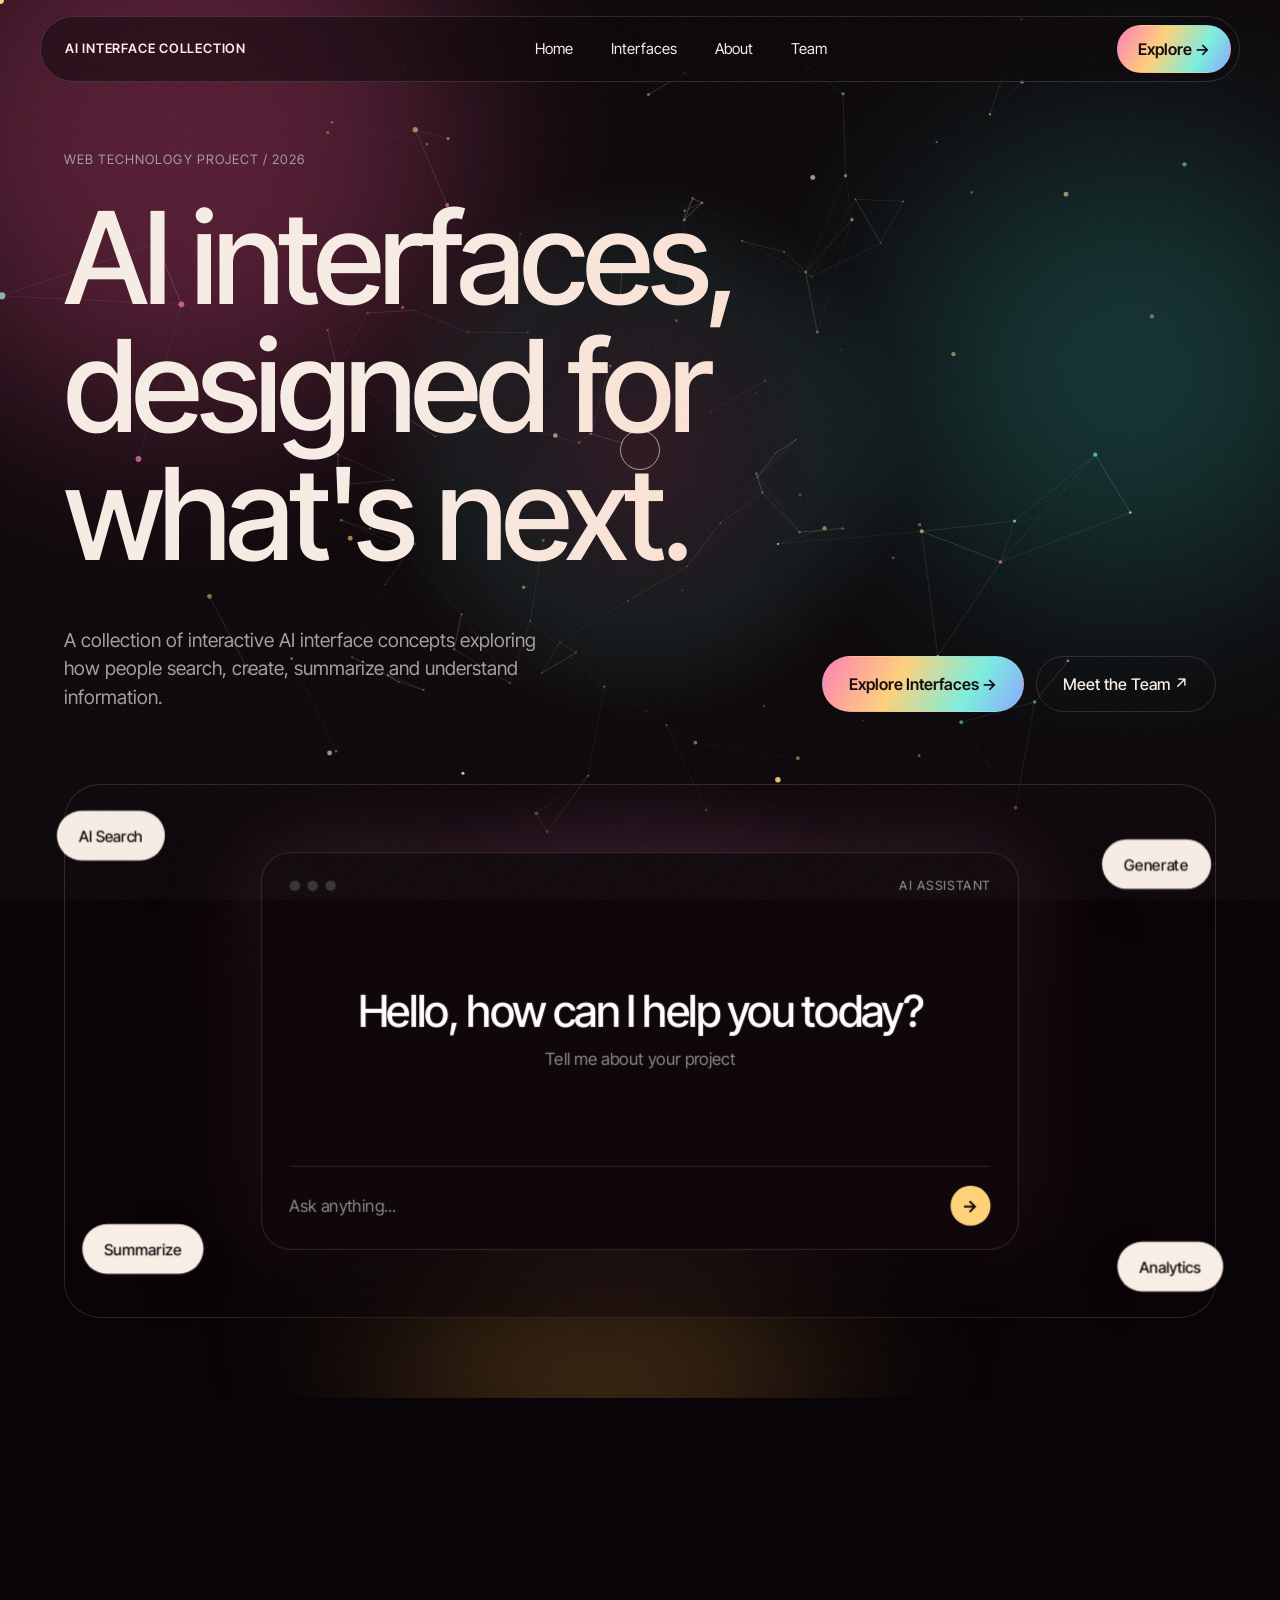
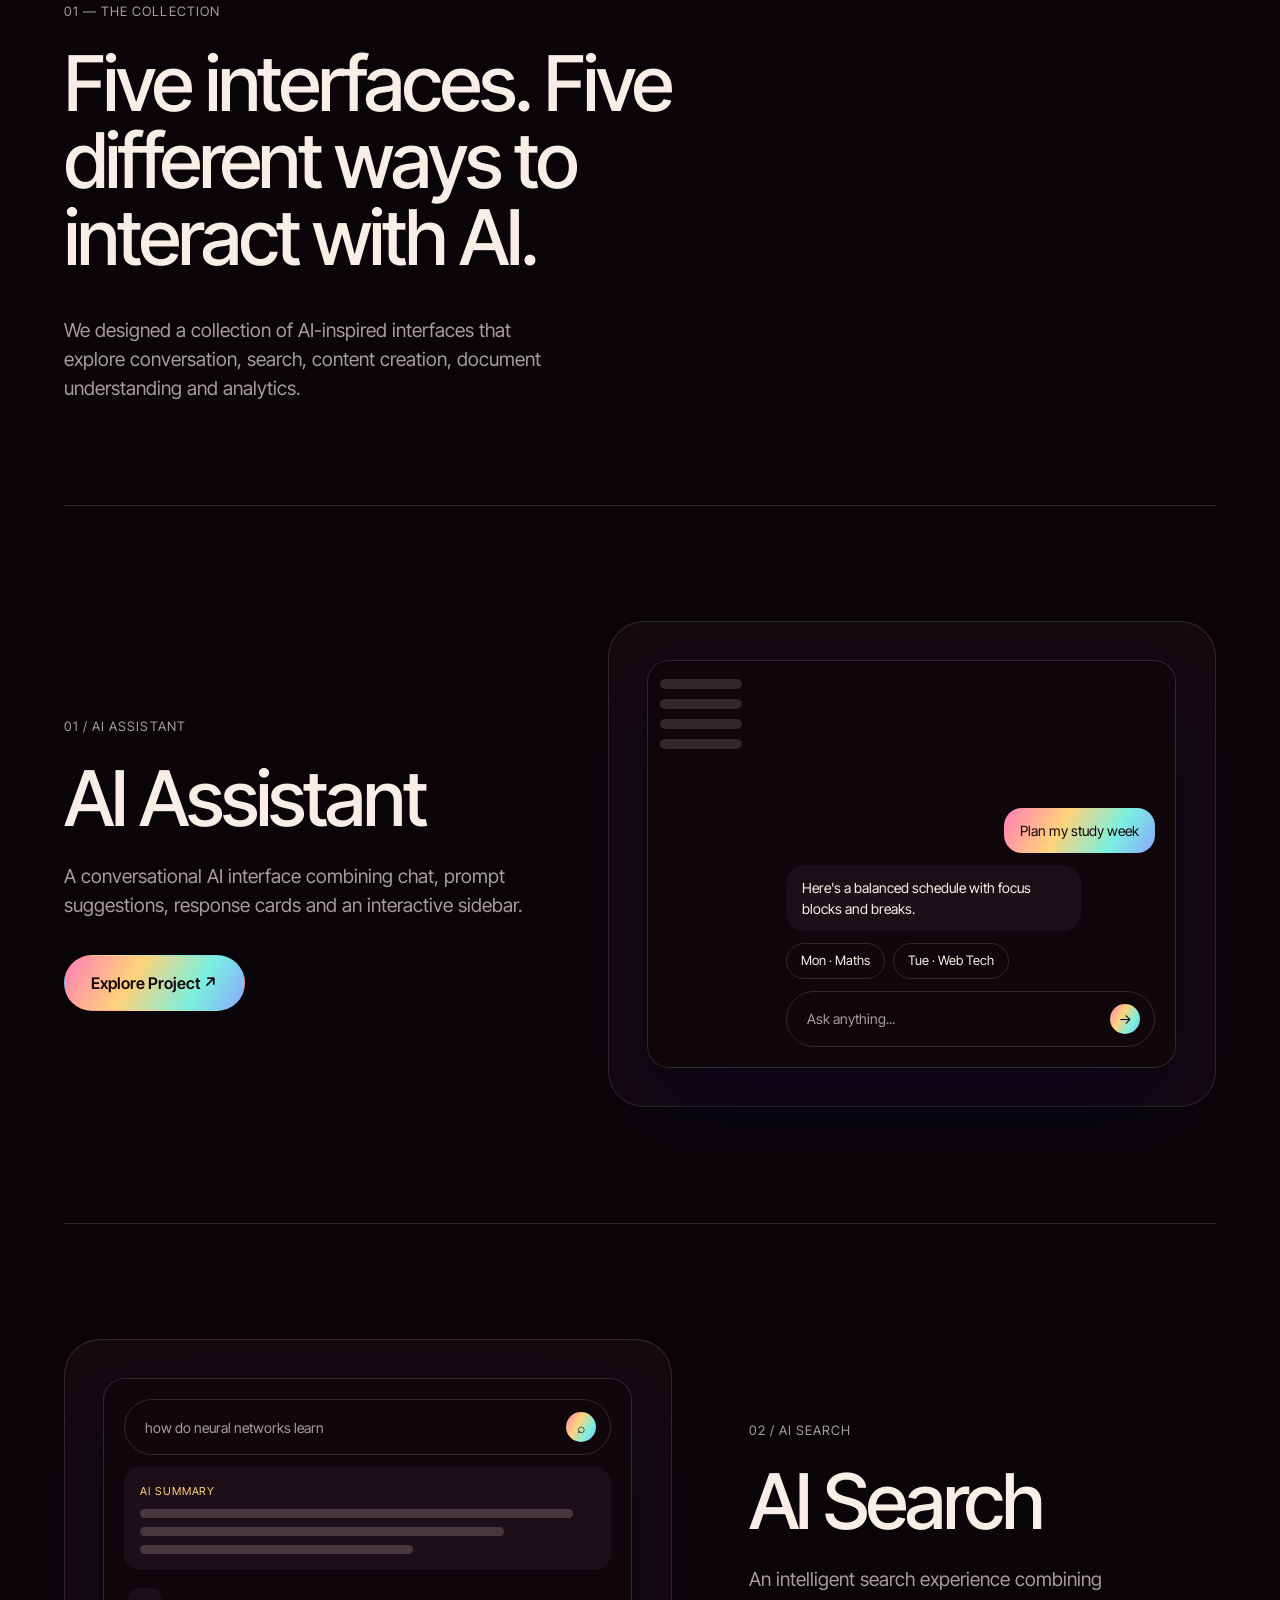
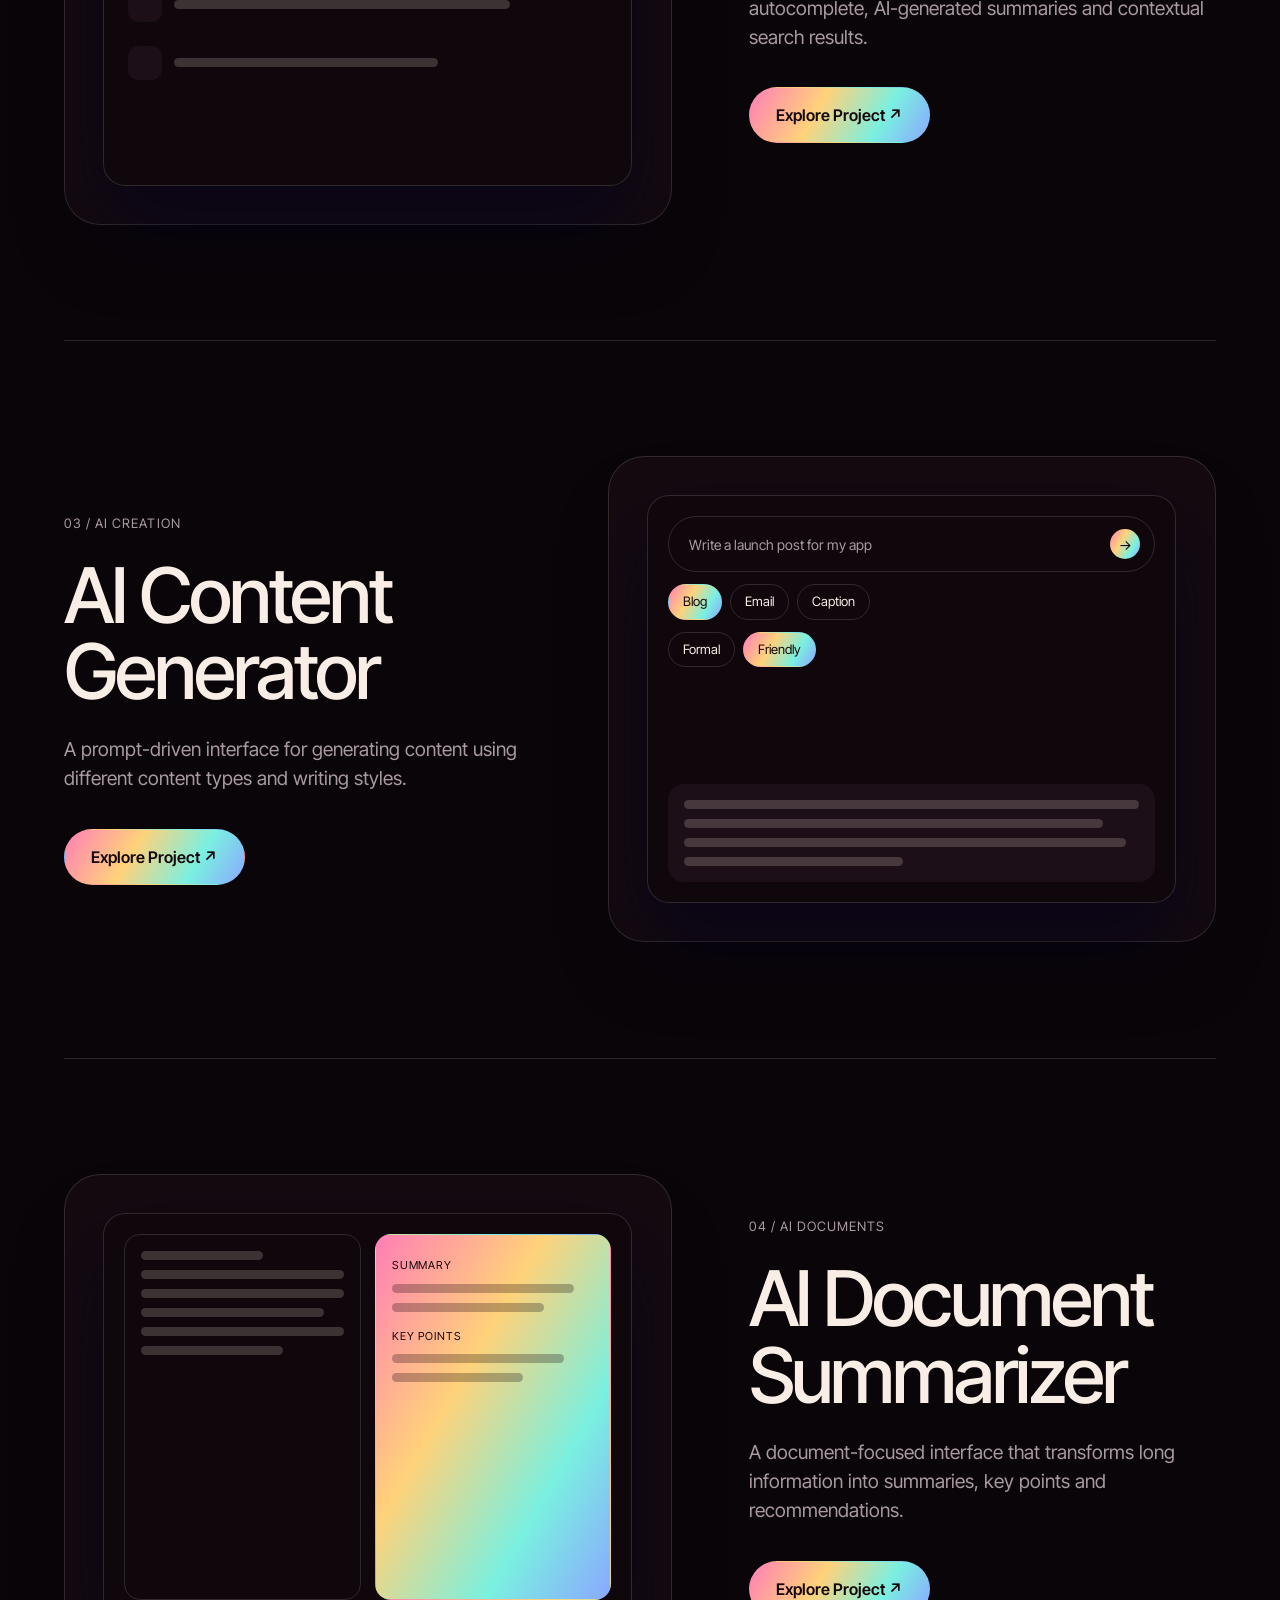
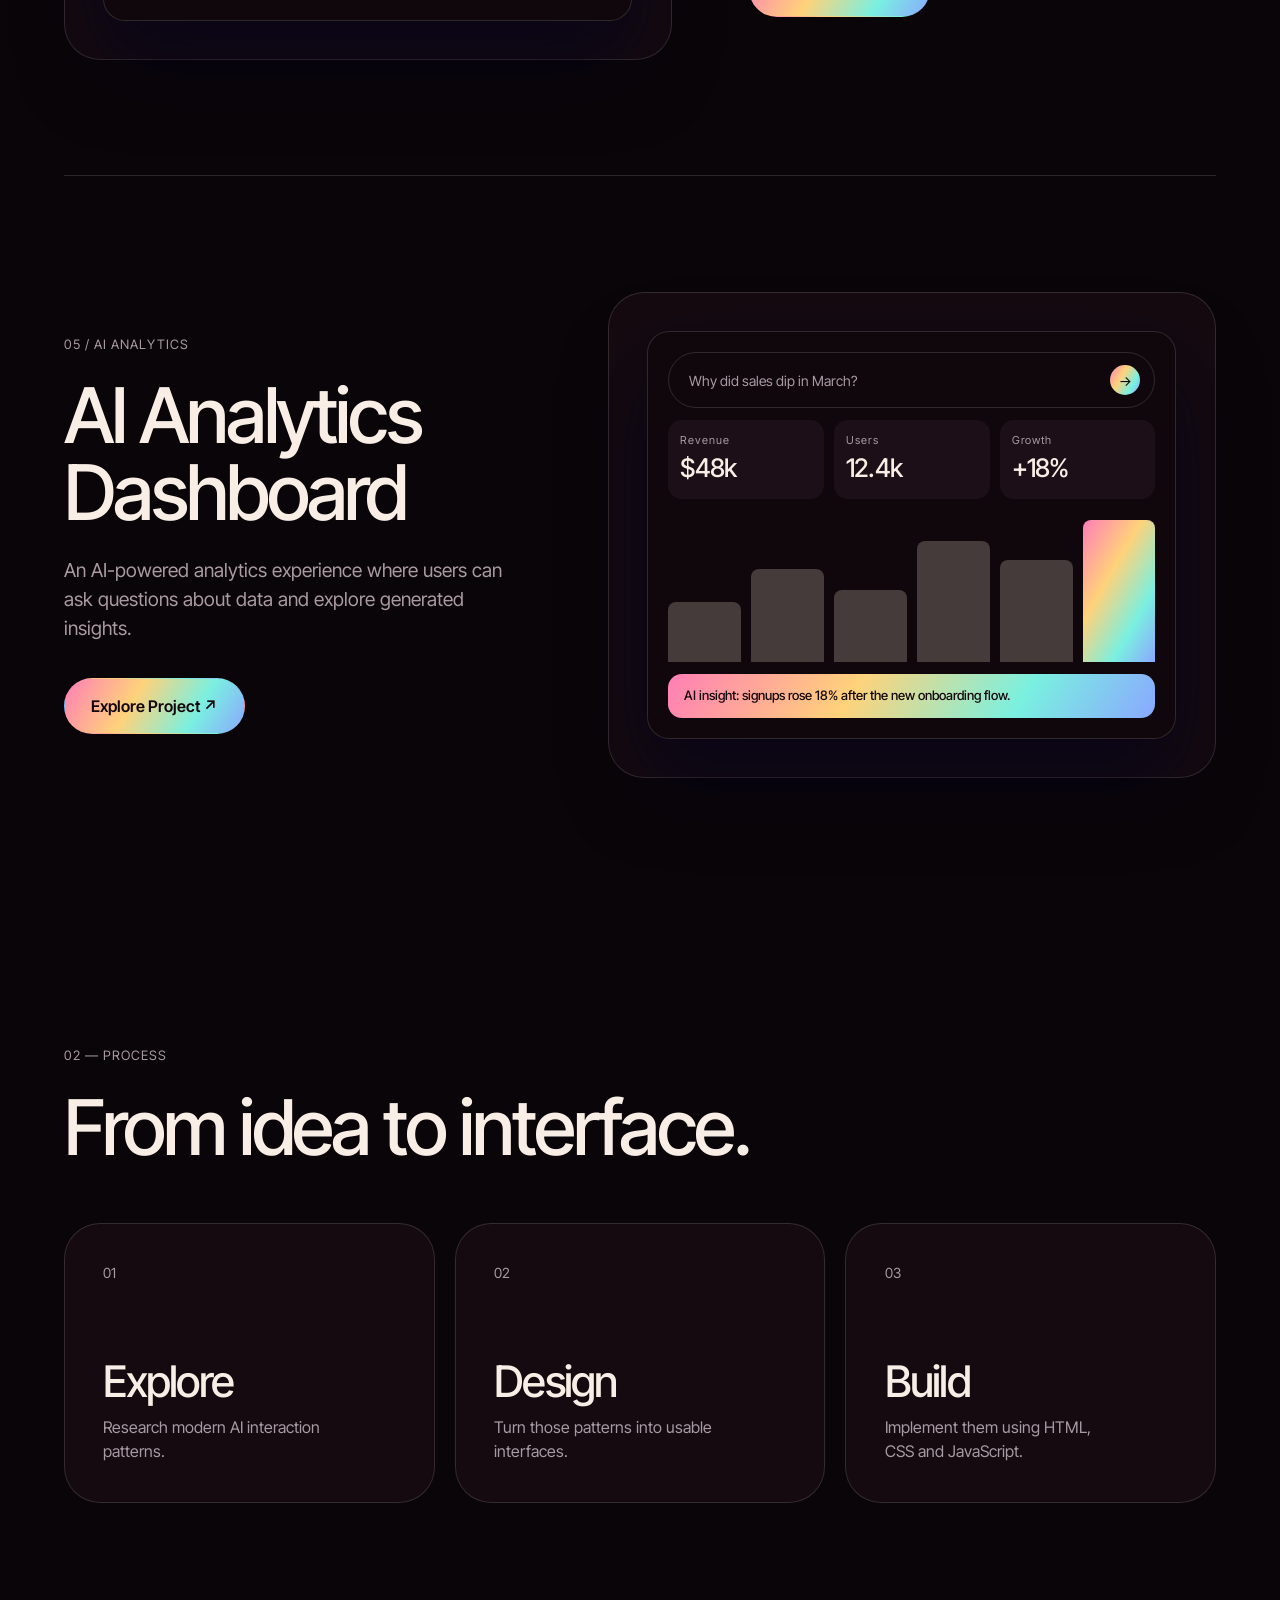
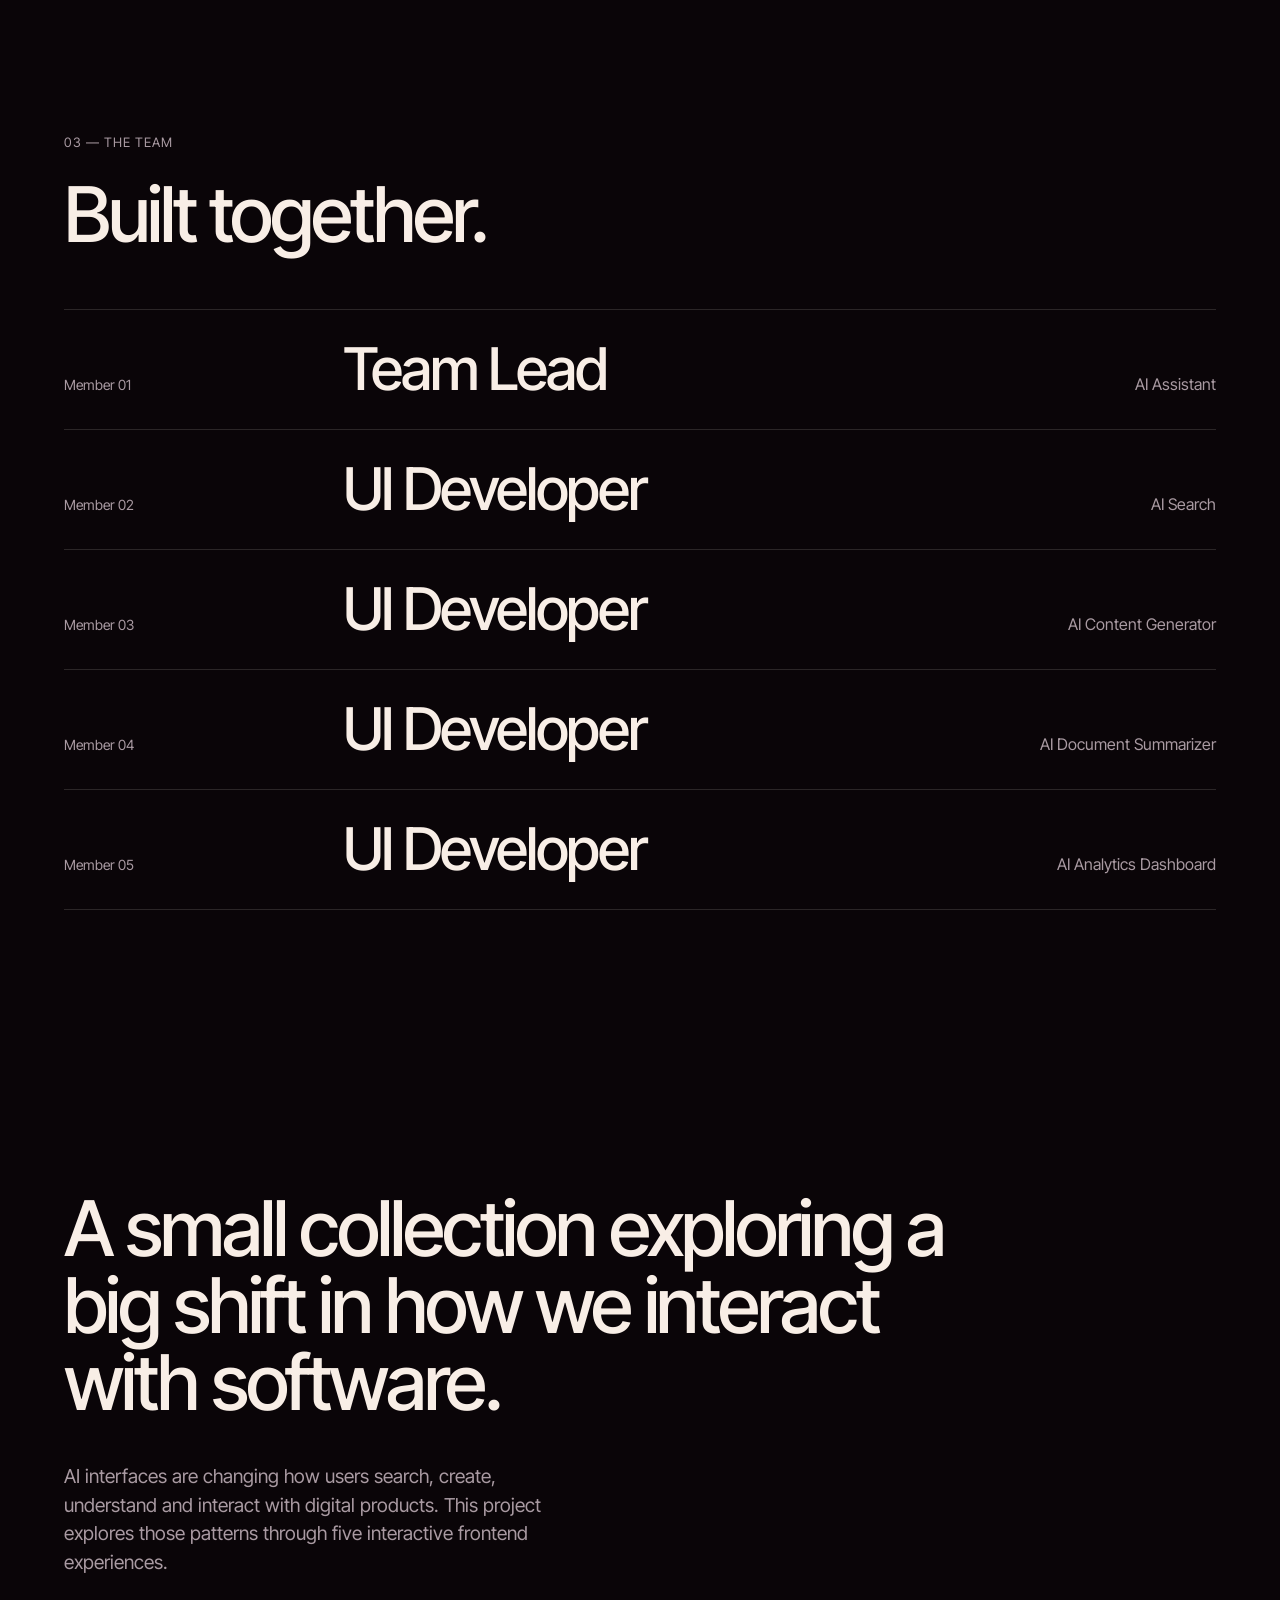
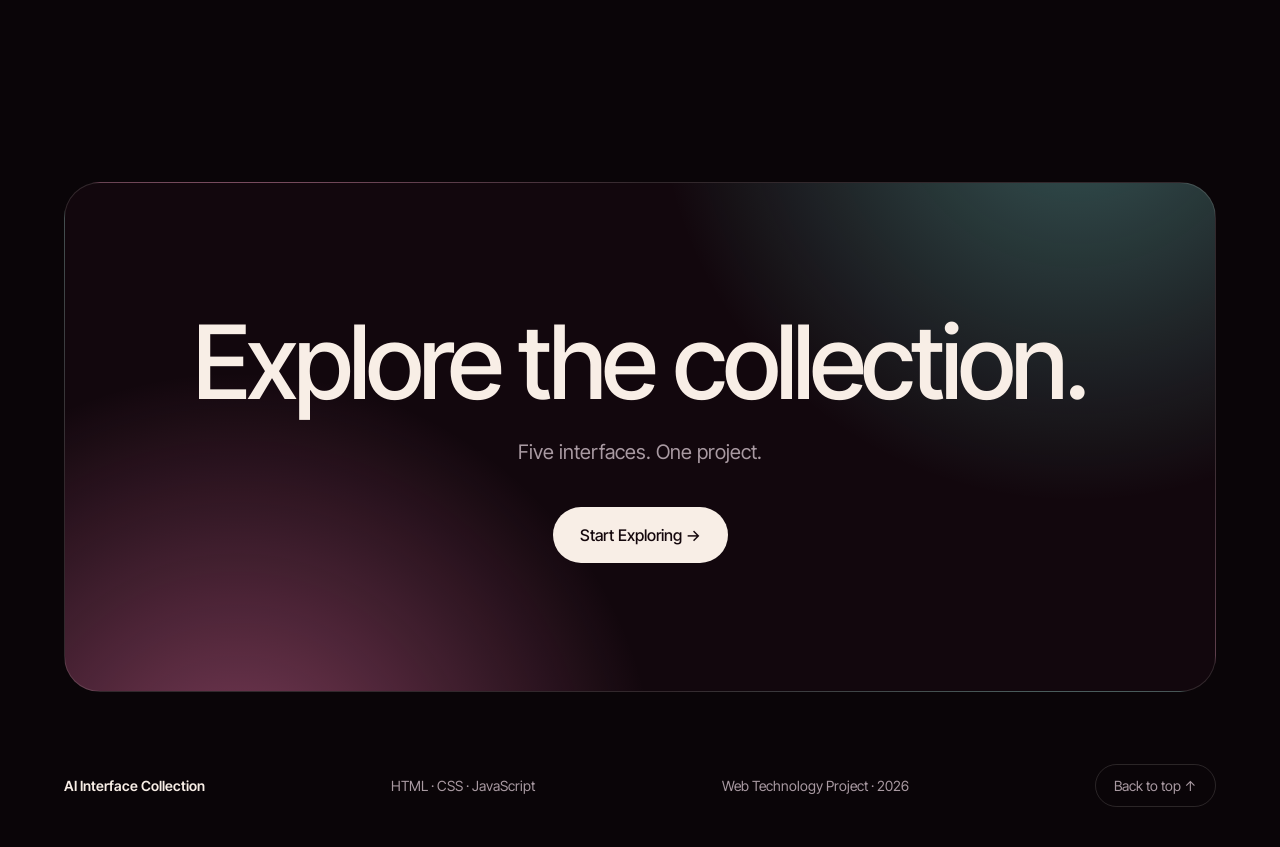
==== index.html @ fff63c80 "Add files via upload" ====
<!DOCTYPE html>
<html lang="en">
<head>
<meta charset="UTF-8">
<meta name="viewport" content="width=device-width, initial-scale=1">
<title>AI Interface Collection</title>
<link rel="preconnect" href="https://fonts.googleapis.com">
<link rel="preconnect" href="https://fonts.gstatic.com" crossorigin>
<link href="https://fonts.googleapis.com/css2?family=Inter+Tight:wght@400;500;600&display=swap" rel="stylesheet">
<link rel="stylesheet" href="style.css">
</head>
<body>
    <canvas id="bg3d"></canvas>

<!-- NAVIGATION -->
<header class="nav" id="nav">
  <a href="#home" class="logo">AI INTERFACE COLLECTION</a>
  <nav class="links" id="links">
    <a href="#home">Home</a>
    <a href="#interfaces">Interfaces</a>
    <a href="#about">About</a>
    <a href="#team">Team</a>
  </nav>
  <a href="#interfaces" class="pill">Explore →</a>
  <button class="burger" id="burger" aria-label="Open menu"><span></span><span></span></button>
</header>

<main>
<!-- HERO -->
<section class="hero" id="home">
    <div class="aurora"><i></i><i></i><i></i></div>
  <p class="label">WEB TECHNOLOGY PROJECT / 2026</p>
  <h1>AI interfaces,<br>designed for<br>what's next.</h1>
  <div class="hero-row">
    <p class="lead">A collection of interactive AI interface concepts exploring how people search, create, summarize and understand information.</p>
    <div class="btns">
      <a class="btn dark" href="#interfaces">Explore Interfaces →</a>
      <a class="btn" href="#team">Meet the Team ↗</a>
    </div>
  </div>

  <div class="stage">
    <div class="panel">
      <div class="panel-top"><i></i><i></i><i></i><span>AI ASSISTANT</span></div>
      <div class="panel-body">
        <h3>Hello, how can I help you today?</h3>
        <p>Tell me about your project</p>
      </div>
      <div class="panel-input"><span>Ask anything...</span><b>→</b></div>
    </div>
    <span class="chip c1">AI Search</span>
    <span class="chip c2">Generate</span>
    <span class="chip c3">Summarize</span>
    <span class="chip c4">Analytics</span>
  </div>
</section>

<!-- INTRO -->
<section class="intro">
  <p class="label">01 — THE COLLECTION</p>
  <h2>Five interfaces. Five different ways to interact with AI.</h2>
  <p class="lead">We designed a collection of AI-inspired interfaces that explore conversation, search, content creation, document understanding and analytics.</p>
</section>

<!-- PROJECTS -->
<section class="projects" id="interfaces">

  <article class="project rv">
    <div class="info">
      <p class="label">01 / AI ASSISTANT</p>
      <h2>AI Assistant</h2>
      <p class="lead">A conversational AI interface combining chat, prompt suggestions, response cards and an interactive sidebar.</p>
      <a class="btn dark" href="ai-assistant/index.html">Explore Project ↗</a>
    </div>
    <div class="shot"><div class="win chat">
      <aside><i></i><i></i><i></i><i></i></aside>
      <div class="col">
        <div class="bub me">Plan my study week</div>
        <div class="bub ai">Here's a balanced schedule with focus blocks and breaks.</div>
        <div class="cards"><span class="tag">Mon · Maths</span><span class="tag">Tue · Web Tech</span></div>
        <div class="field">Ask anything...<b>→</b></div>
      </div>
    </div></div>
  </article>

  <article class="project rev rv">
    <div class="info">
      <p class="label">02 / AI SEARCH</p>
      <h2>AI Search</h2>
      <p class="lead">An intelligent search experience combining autocomplete, AI-generated summaries and contextual search results.</p>
      <a class="btn dark" href="ai-search/index.html">Explore Project ↗</a>
    </div>
    <div class="shot"><div class="win">
      <div class="field">how do neural networks learn<b>⌕</b></div>
      <div class="sum"><small>AI SUMMARY</small><div class="ln" style="--w:95%"></div><div class="ln" style="--w:80%"></div><div class="ln" style="--w:60%"></div></div>
      <div class="res"><b></b><div class="ln" style="--w:70%"></div></div>
      <div class="res"><b></b><div class="ln" style="--w:55%"></div></div>
    </div></div>
  </article>

  <article class="project rv">
    <div class="info">
      <p class="label">03 / AI CREATION</p>
      <h2>AI Content Generator</h2>
      <p class="lead">A prompt-driven interface for generating content using different content types and writing styles.</p>
      <a class="btn dark" href="ai-content-generator/index.html">Explore Project ↗</a>
    </div>
    <div class="shot"><div class="win">
      <div class="field">Write a launch post for my app<b>→</b></div>
      <div class="cards"><span class="tag on">Blog</span><span class="tag">Email</span><span class="tag">Caption</span></div>
      <div class="cards"><span class="tag">Formal</span><span class="tag on">Friendly</span></div>
      <div class="out"><div class="ln" style="--w:100%"></div><div class="ln" style="--w:92%"></div><div class="ln" style="--w:97%"></div><div class="ln" style="--w:48%"></div></div>
    </div></div>
  </article>

  <article class="project rev rv">
    <div class="info">
      <p class="label">04 / AI DOCUMENTS</p>
      <h2>AI Document Summarizer</h2>
      <p class="lead">A document-focused interface that transforms long information into summaries, key points and recommendations.</p>
      <a class="btn dark" href="ai-document-summarizer/index.html">Explore Project ↗</a>
    </div>
    <div class="shot"><div class="win split">
      <div class="doc"><div class="ln" style="--w:60%"></div><div class="ln" style="--w:100%"></div><div class="ln" style="--w:100%"></div><div class="ln" style="--w:90%"></div><div class="ln" style="--w:100%"></div><div class="ln" style="--w:70%"></div></div>
      <div class="doc dark-doc"><small>SUMMARY</small><div class="ln" style="--w:90%"></div><div class="ln" style="--w:75%"></div><small>KEY POINTS</small><div class="ln" style="--w:85%"></div><div class="ln" style="--w:65%"></div></div>
    </div></div>
  </article>

  <article class="project rv">
    <div class="info">
      <p class="label">05 / AI ANALYTICS</p>
      <h2>AI Analytics Dashboard</h2>
      <p class="lead">An AI-powered analytics experience where users can ask questions about data and explore generated insights.</p>
      <a class="btn dark" href="ai-analytics-dashboard/index.html">Explore Project ↗</a>
    </div>
    <div class="shot"><div class="win">
      <div class="field">Why did sales dip in March?<b>→</b></div>
      <div class="stats"><div><small>Revenue</small><strong>$48k</strong></div><div><small>Users</small><strong>12.4k</strong></div><div><small>Growth</small><strong>+18%</strong></div></div>
      <div class="bars"><i style="--h:40%"></i><i style="--h:62%"></i><i style="--h:48%"></i><i style="--h:80%"></i><i style="--h:68%"></i><i class="hi" style="--h:94%"></i></div>
      <div class="insight">AI insight: signups rose 18% after the new onboarding flow.</div>
    </div></div>
  </article>
</section>

<!-- PROCESS -->
<section class="process">
  <p class="label">02 — PROCESS</p>
  <h2>From idea to interface.</h2>
  <div class="steps">
    <div class="step rv"><span>01</span><h3>Explore</h3><p>Research modern AI interaction patterns.</p></div>
    <div class="step rv"><span>02</span><h3>Design</h3><p>Turn those patterns into usable interfaces.</p></div>
    <div class="step rv"><span>03</span><h3>Build</h3><p>Implement them using HTML, CSS and JavaScript.</p></div>
  </div>
</section>

<!-- TEAM -->
<section class="team" id="team">
  <p class="label">03 — THE TEAM</p>
  <h2>Built together.</h2>
  <ul class="members">
    <li class="rv"><span>Member 01</span><h3>Team Lead</h3><em>AI Assistant</em></li>
    <li class="rv"><span>Member 02</span><h3>UI Developer</h3><em>AI Search</em></li>
    <li class="rv"><span>Member 03</span><h3>UI Developer</h3><em>AI Content Generator</em></li>
    <li class="rv"><span>Member 04</span><h3>UI Developer</h3><em>AI Document Summarizer</em></li>
    <li class="rv"><span>Member 05</span><h3>UI Developer</h3><em>AI Analytics Dashboard</em></li>
  </ul>
</section>

<!-- ABOUT -->
<section class="about" id="about">
  <h2>A small collection exploring a big shift in how we interact with software.</h2>
  <p class="lead">AI interfaces are changing how users search, create, understand and interact with digital products. This project explores those patterns through five interactive frontend experiences.</p>
</section>

<!-- CTA -->
<section class="cta">
  <div class="cta-box">
    <h2>Explore the collection.</h2>
    <p>Five interfaces. One project.</p>
    <button class="btn light" id="startBtn">Start Exploring →</button>
  </div>
</section>
</main>

<footer>
  <strong>AI Interface Collection</strong>
  <span>HTML · CSS · JavaScript</span>
  <span>Web Technology Project · 2026</span>
  <button id="toTop">Back to top ↑</button>
</footer>

<script src="script.js"></script>
</body>
</html>
---- style.css ----
:root{--ink:#0a0a0a;--paper:#fff;--off:#f5f5f3;--line:#e4e4e0;--mute:#6b6b66;--acc:#4f5bff;--r:36px}
*{box-sizing:border-box;margin:0;padding:0}
html{scroll-behavior:smooth;scroll-padding-top:90px}
body{font-family:'Inter Tight',system-ui,sans-serif;background:var(--paper);color:var(--ink);line-height:1.5;-webkit-font-smoothing:antialiased}
a{color:inherit;text-decoration:none}
ul{list-style:none}
button{font:inherit;color:inherit;border:0;background:none;cursor:pointer}
:focus-visible{outline:2px solid var(--acc);outline-offset:3px}
section,footer{padding-left:clamp(20px,5vw,72px);padding-right:clamp(20px,5vw,72px)}

/* Type */
h1,h2,h3{font-weight:500;letter-spacing:-.04em;line-height:1}
h1{font-size:clamp(52px,10vw,150px)}
h2{font-size:clamp(36px,6vw,92px)}
.label{font-size:13px;letter-spacing:.08em;color:var(--mute);margin-bottom:24px}
.lead{font-size:clamp(17px,1.5vw,22px);color:var(--mute);max-width:46ch;line-height:1.5}

/* Buttons */
.btn,.pill{display:inline-flex;align-items:center;gap:8px;padding:15px 26px;border-radius:999px;border:1px solid var(--line);font-weight:500;transition:.3s}
.btn:hover{transform:translateY(-3px);border-color:var(--ink)}
.btn.dark,.pill{background:var(--ink);color:#fff;border-color:var(--ink)}
.btn.dark:hover,.pill:hover{background:var(--acc);border-color:var(--acc)}
.btn.light{background:#fff;color:var(--ink)}
.btn.light:hover{background:var(--acc);color:#fff}
.pill{padding:11px 20px}

/* Nav */
.nav{position:fixed;top:16px;left:50%;transform:translateX(-50%);width:min(1200px,calc(100% - 32px));z-index:50;display:flex;align-items:center;justify-content:space-between;gap:20px;padding:8px 8px 8px 24px;border-radius:999px;background:rgba(255,255,255,.6);backdrop-filter:blur(14px);border:1px solid transparent;transition:.35s}
.nav.scrolled{background:rgba(255,255,255,.92);border-color:var(--line);box-shadow:0 10px 40px rgba(0,0,0,.08);top:10px}
.logo{font-weight:600;font-size:13px;letter-spacing:.06em}
.links{display:flex;gap:6px}
.links a{padding:9px 16px;border-radius:999px;font-size:15px;transition:.25s}
.links a:hover{background:var(--off)}
.burger{display:none;width:44px;height:44px;border-radius:50%;background:var(--ink);position:relative}
.burger span{position:absolute;left:14px;width:16px;height:2px;background:#fff;transition:.3s}
.burger span:first-child{top:17px}.burger span:last-child{top:25px}
.burger.open span:first-child{top:21px;transform:rotate(45deg)}
.burger.open span:last-child{top:21px;transform:rotate(-45deg)}

/* Hero */
.hero{min-height:100vh;padding-top:150px;padding-bottom:80px}
.hero-row{display:flex;justify-content:space-between;align-items:flex-end;gap:32px;flex-wrap:wrap;margin-top:48px}
.btns{display:flex;gap:12px;flex-wrap:wrap}
.stage{position:relative;margin-top:72px;background:var(--off);border-radius:var(--r);padding:clamp(24px,6vw,80px);display:grid;place-items:center}
.panel{width:min(720px,100%);background:var(--ink);color:#fff;border-radius:28px;padding:22px 26px;box-shadow:0 40px 90px rgba(0,0,0,.25);animation:float 7s ease-in-out infinite}
.panel-top{display:flex;gap:7px;align-items:center;font-size:12px;letter-spacing:.08em;color:#9a9a96}
.panel-top i{width:10px;height:10px;border-radius:50%;background:#333}
.panel-top span{margin-left:auto}
.panel-body{padding:clamp(40px,7vw,90px) 0;text-align:center}
.panel-body h3{font-size:clamp(24px,3.4vw,42px)}
.panel-body p{color:#8a8a86;margin-top:12px}
.panel-input{display:flex;justify-content:space-between;align-items:center;border-top:1px solid #2a2a2a;padding-top:18px;color:#8a8a86}
.panel-input b{width:38px;height:38px;border-radius:50%;background:var(--acc);color:#fff;display:grid;place-items:center}
.chip{position:absolute;background:#fff;padding:12px 20px;border-radius:999px;font-size:14px;font-weight:500;box-shadow:0 14px 40px rgba(0,0,0,.1);transition:.4s;animation:float 6s ease-in-out infinite}
.chip:hover{transform:scale(1.1) rotate(-3deg);background:var(--acc);color:#fff}
.c1{top:9%;left:4%}.c2{top:14%;right:5%;animation-delay:-2s}.c3{bottom:12%;left:6%;animation-delay:-4s}.c4{bottom:9%;right:4%;animation-delay:-1s}
@keyframes float{50%{transform:translateY(-10px)}}

/* Intro / About */
.intro,.about{padding-top:clamp(100px,16vw,240px);padding-bottom:clamp(60px,8vw,120px)}
.intro h2,.about h2{max-width:16ch;margin-bottom:40px}
.about h2{max-width:20ch}

/* Projects */
.project{display:grid;grid-template-columns:1fr 1.3fr;gap:clamp(32px,6vw,96px);align-items:center;padding:clamp(60px,9vw,140px) 0;border-top:1px solid var(--line)}
.project.rev{grid-template-columns:1.3fr 1fr}
.project.rev .info{order:2}
.info h2{margin-bottom:24px}
.info .lead{margin-bottom:36px}
.shot{background:var(--off);border-radius:var(--r);padding:clamp(18px,3vw,44px);aspect-ratio:5/4;transition:.5s cubic-bezier(.2,.8,.2,1)}
.project:hover .shot{transform:scale(1.02);background:#ecece9}
.win{height:100%;background:#fff;border:1px solid var(--line);border-radius:22px;box-shadow:0 24px 60px rgba(0,0,0,.07);padding:20px;display:flex;flex-direction:column;gap:12px;overflow:hidden}
.field{display:flex;justify-content:space-between;align-items:center;border:1px solid var(--line);border-radius:999px;padding:12px 14px 12px 20px;font-size:14px;color:var(--mute)}
.field b{width:30px;height:30px;border-radius:50%;background:var(--ink);color:#fff;display:grid;place-items:center;font-weight:400}
.ln{height:9px;border-radius:5px;background:var(--line);width:var(--w,100%)}
.tag{padding:7px 14px;border-radius:999px;border:1px solid var(--line);font-size:13px}
.tag.on{background:var(--ink);color:#fff;border-color:var(--ink)}
.cards{display:flex;gap:8px;flex-wrap:wrap}
small{font-size:11px;letter-spacing:.08em;color:var(--mute)}
/* chat */
.chat{flex-direction:row;padding:0}
.chat aside{width:20%;background:var(--off);padding:18px 12px;display:flex;flex-direction:column;gap:10px}
.chat aside i{height:10px;border-radius:5px;background:var(--line)}
.chat .col{flex:1;padding:20px;display:flex;flex-direction:column;gap:12px;justify-content:flex-end}
.bub{padding:12px 16px;border-radius:18px;font-size:14px;max-width:80%}
.bub.me{align-self:flex-end;background:var(--ink);color:#fff}
.bub.ai{background:var(--off)}
/* search */
.sum{background:var(--off);border-radius:16px;padding:16px;display:flex;flex-direction:column;gap:9px}
.sum small{color:var(--acc)}
.res{display:flex;gap:12px;align-items:center;padding:6px 4px}
.res b{width:34px;height:34px;border-radius:10px;background:var(--line);flex:none}
.res .ln{flex:1;width:auto;max-width:var(--w)}
/* generator */
.out{margin-top:auto;display:flex;flex-direction:column;gap:10px;padding:16px;border-radius:16px;background:var(--off)}
/* summarizer */
.split{flex-direction:row;gap:14px}
.doc{flex:1;border:1px solid var(--line);border-radius:16px;padding:16px;display:flex;flex-direction:column;gap:10px}
.dark-doc{background:var(--ink);border-color:var(--ink)}
.dark-doc .ln{background:#333}
.dark-doc small{color:#9a9a96;margin-top:6px}
/* analytics */
.stats{display:grid;grid-template-columns:repeat(3,1fr);gap:10px}
.stats div{background:var(--off);border-radius:14px;padding:12px}
.stats small{display:block}
.stats strong{font-size:clamp(18px,2vw,26px);font-weight:500;letter-spacing:-.03em}
.bars{flex:1;display:flex;align-items:flex-end;gap:10px;min-height:70px}
.bars i{flex:1;height:var(--h);background:var(--line);border-radius:8px 8px 0 0;transition:.4s}
.bars i.hi{background:var(--acc)}
.project:hover .bars i{background:#cfcfca}.project:hover .bars i.hi{background:var(--acc)}
.insight{background:var(--ink);color:#fff;border-radius:14px;padding:12px 16px;font-size:13px}

/* Process */
.process,.team{padding-top:clamp(80px,12vw,180px);padding-bottom:clamp(40px,6vw,80px)}
.process h2,.team h2{margin-bottom:56px}
.steps{display:grid;grid-template-columns:repeat(3,1fr);gap:20px}
.step{background:var(--off);border-radius:var(--r);padding:clamp(28px,3vw,44px);min-height:280px;display:flex;flex-direction:column;transition:.4s}
.step:hover{background:var(--ink);color:#fff;transform:translateY(-6px)}
.step span{font-size:14px;color:var(--mute);margin-bottom:auto}
.step h3{font-size:clamp(30px,3.4vw,48px);margin:60px 0 12px}
.step p{color:var(--mute);max-width:26ch}

/* Team */
.members li{display:grid;grid-template-columns:1fr 2fr 1.3fr;align-items:baseline;gap:20px;padding:30px 0;border-top:1px solid var(--line);transition:.35s}
.members li:last-child{border-bottom:1px solid var(--line)}
.members li:hover{padding-left:20px;color:var(--acc)}
.members span{font-size:14px;color:var(--mute)}
.members h3{font-size:clamp(28px,4.6vw,68px)}
.members em{font-style:normal;color:var(--mute);text-align:right}

/* CTA */
.cta{padding-top:clamp(60px,8vw,120px);padding-bottom:40px}
.cta-box{background:var(--ink);color:#fff;border-radius:var(--r);padding:clamp(60px,10vw,160px) clamp(24px,5vw,80px);text-align:center}
.cta-box h2{font-size:clamp(40px,8vw,120px);margin-bottom:24px}
.cta-box p{color:#8a8a86;font-size:20px;margin-bottom:40px}

/* Footer */
footer{display:flex;justify-content:space-between;align-items:center;gap:20px;flex-wrap:wrap;padding-top:32px;padding-bottom:40px;font-size:14px;color:var(--mute)}
footer strong{color:var(--ink);font-weight:600}
footer button{padding:10px 18px;border:1px solid var(--line);border-radius:999px;transition:.3s}
footer button:hover{background:var(--ink);color:#fff}

/* Reveal */
.rv{opacity:0;transform:translateY(32px);transition:opacity .9s ease,transform .9s cubic-bezier(.2,.8,.2,1)}
.rv.in{opacity:1;transform:none}

/* Tablet */
@media(max-width:1000px){
  .project,.project.rev{grid-template-columns:1fr}
  .project.rev .info{order:0}
  .steps{grid-template-columns:1fr}
  .step{min-height:220px}
  .members li{grid-template-columns:1fr 1fr}
  .members h3{grid-column:1/-1;order:2}
  .members em{text-align:right}
}
/* Mobile */
@media(max-width:700px){
  .burger{display:block}
  .pill{display:none}
  .links{position:absolute;top:calc(100% + 8px);left:0;right:0;flex-direction:column;background:#fff;border:1px solid var(--line);border-radius:28px;padding:12px;box-shadow:0 20px 50px rgba(0,0,0,.12);display:none}
  .links.open{display:flex}
  .links a{padding:14px 16px;font-size:18px}
  .hero{padding-top:120px}
  .chip{display:none}
  footer{flex-direction:column;align-items:flex-start}
  .shot{aspect-ratio:auto;min-height:340px}
}
@media(prefers-reduced-motion:reduce){
  *{animation:none!important;transition:none!important;scroll-behavior:auto!important}
  .rv{opacity:1;transform:none}
}
/* ===== Klein Voltage palette + 3D background (edit colors here only) ===== */
:root{
  --paper:#1024ff; --ink:#fff4e0; --off:#0b16c4; --line:rgba(255,244,224,.22); --mute:#b8bfff;
  --acc:#d6ff3d; --hot:#ff5b1f;
  --card:#050a3f; --card2:#0a1260; --on-acc:#0a0f3a;
  --grad:linear-gradient(135deg,#d6ff3d 0%,#ffb13d 55%,#ff5b1f 100%);
}
body{background:var(--paper)}
#bg3d{position:fixed;inset:0;width:100%;height:100%;z-index:-1;pointer-events:none}

/* Nav + buttons */
.nav{background:color-mix(in srgb,var(--paper) 55%,transparent);border-color:var(--line)}
.nav.scrolled{background:color-mix(in srgb,var(--paper) 90%,transparent);box-shadow:0 10px 40px rgba(0,0,40,.4)}
.links a:hover{background:var(--off)}
.burger{background:var(--acc)}
.burger span{background:var(--on-acc)}
.btn{color:var(--ink)}
.btn.dark,.pill{background:var(--grad);border-color:transparent;color:var(--on-acc);font-weight:600}
.btn.dark:hover,.pill:hover{background:var(--grad);filter:brightness(1.08);box-shadow:0 12px 40px rgba(214,255,61,.4)}
.btn.light{background:var(--ink);color:var(--on-acc)}
.btn.light:hover{background:var(--acc)}
footer button:hover{background:var(--acc);color:var(--on-acc);border-color:transparent}

/* Hero glows */
.hero{position:relative;isolation:isolate}
.aurora{position:absolute;inset:0;z-index:-1;overflow:hidden;pointer-events:none}
.aurora i{position:absolute;border-radius:50%;filter:blur(100px);opacity:.35;translate:calc(var(--ax,0)*50px) calc(var(--ay,0)*50px);animation:drift 14s ease-in-out infinite alternate}
.aurora i:nth-child(1){width:44vw;height:44vw;left:-8%;top:-10%;background:#ff5b1f}
.aurora i:nth-child(2){width:36vw;height:36vw;right:-6%;top:10%;background:#d6ff3d;opacity:.22;animation-delay:-5s}
.aurora i:nth-child(3){width:34vw;height:34vw;left:30%;bottom:-8%;background:#00d9ff;opacity:.3;animation-delay:-9s}
@keyframes drift{to{transform:translate(6vw,4vw) scale(1.15)}}

/* 3D hero stage: panel and chips sit at different depths */
.stage{background:color-mix(in srgb,var(--card) 45%,transparent);border:1px solid var(--line);transform-style:preserve-3d;transform:perspective(1400px) rotateX(var(--rx,0deg)) rotateY(var(--ry,0deg));transition:transform .2s ease-out}
.stage::before{content:"";position:absolute;inset:0;border-radius:inherit;pointer-events:none;background:radial-gradient(500px circle at var(--mx,50%) var(--my,50%),rgba(214,255,61,.16),transparent 60%)}
.panel{background:var(--card);border:1px solid var(--line);transform:translateZ(70px);animation:bob 7s ease-in-out infinite;box-shadow:0 50px 100px rgba(0,0,30,.6),0 0 90px rgba(214,255,61,.15)}
.panel-input b{background:var(--acc);color:var(--on-acc)}
.chip{background:var(--ink);color:var(--on-acc);border:0;transform:translateZ(130px);animation:bob 6s ease-in-out infinite}
.chip:hover{background:var(--acc);transform:translateZ(170px) scale(1.1)}
@keyframes bob{50%{translate:0 -12px}}

/* 3D project previews with glare */
.shot{position:relative;transform-style:preserve-3d;will-change:transform;background:var(--off);border:1px solid var(--line)}
.project:hover .shot{background:var(--card2)}
.shot .win{background:var(--card);border-color:var(--line);transform:translateZ(45px);box-shadow:0 40px 80px rgba(0,0,30,.55)}
.shot::after{content:"";position:absolute;inset:0;border-radius:inherit;pointer-events:none;opacity:0;transition:opacity .3s;transform:translateZ(90px);background:radial-gradient(380px circle at var(--gx,50%) var(--gy,50%),rgba(255,244,224,.18),transparent 60%)}
.shot:hover::after{opacity:1}

/* Mock interface colors */
.ln{background:rgba(255,244,224,.18)}
.chat aside{background:#030733}
.bub.ai,.sum,.out,.stats div,.res b{background:var(--card2)}
.field b,.tag.on,.bub.me{background:var(--acc);color:var(--on-acc);border-color:transparent}
.dark-doc{background:var(--acc);border-color:var(--acc)}
.dark-doc .ln{background:rgba(10,15,58,.3)}
.dark-doc small{color:var(--on-acc)}
.insight{background:var(--acc);color:var(--on-acc);font-weight:500}
.bars i,.project:hover .bars i{background:rgba(255,244,224,.22)}
.bars i.hi,.project:hover .bars i.hi{background:var(--grad)}

/* Process cards + CTA */
.step{background:var(--off);border:1px solid var(--line);transform-style:preserve-3d}
.step:hover{background:var(--acc);color:var(--on-acc)}
.step:hover p,.step:hover span{color:rgba(10,15,58,.7)}
.step.rv.in{transition:transform .15s ease-out,background .4s,color .4s,opacity .9s}
.cta-box{background:var(--acc);color:var(--on-acc)}
.cta-box p{color:rgba(10,15,58,.7)}
.cta-box .btn.light{background:var(--on-acc);color:var(--ink)}
.cta-box .btn.light:hover{background:var(--ink);color:var(--on-acc)}

/* Cursor: dot, ring and page-wide glow */
.glow{position:fixed;top:0;left:0;width:560px;height:560px;margin:-280px 0 0 -280px;border-radius:50%;pointer-events:none;z-index:-1;background:radial-gradient(circle,rgba(214,255,61,.14),rgba(255,91,31,.1) 45%,transparent 70%)}
.cur,.ring{position:fixed;top:0;left:0;pointer-events:none;z-index:999;border-radius:50%}
.cur{width:8px;height:8px;margin:-4px 0 0 -4px;background:var(--acc)}
.ring{width:40px;height:40px;margin:-20px 0 0 -20px;border:1px solid rgba(255,244,224,.6);transition:width .25s,height .25s,margin .25s,background .25s,border-color .25s}
.ring.hov{width:76px;height:76px;margin:-38px 0 0 -38px;background:rgba(214,255,61,.2);border-color:var(--acc)}
@media (pointer:fine){body,a,button{cursor:none}}
@media (pointer:coarse){.cur,.ring{display:none}}
@media(max-width:700px){.links{background:var(--card);border-color:var(--line)}}
/* ===== Obsidian Foil: dark holographic palette (paste last) ===== */
:root{
  --paper:#0a0508; --ink:#f8eee6; --off:#140a10; --line:rgba(248,238,230,.14); --mute:#a99aa2;
  --acc:#ffd27a; --card:#0f070c; --card2:#1d0f17; --on-acc:#14070c;
  --grad:linear-gradient(120deg,#ff7eb6 0%,#ffd27a 38%,#7af0e0 72%,#8aa8ff 100%);
}

/* Headline: slow-moving foil shine */
h1{background:linear-gradient(100deg,#f8eee6 15%,#ffd9c7 40%,#ff9fc6 65%,#9ef5e8 90%);background-size:200% 100%;-webkit-background-clip:text;background-clip:text;color:transparent;animation:shine 9s ease-in-out infinite alternate}
@keyframes shine{to{background-position:100% 0}}

/* Film grain */
body::after{content:"";position:fixed;inset:0;pointer-events:none;z-index:998;opacity:.07;background-image:url("data:image/svg+xml,%3Csvg xmlns='http://www.w3.org/2000/svg' width='160' height='160'%3E%3Cfilter id='n'%3E%3CfeTurbulence type='fractalNoise' baseFrequency='.8' numOctaves='2'/%3E%3C/filter%3E%3Crect width='100%25' height='100%25' filter='url(%23n)'/%3E%3C/svg%3E")}

/* Glows */
.aurora i:nth-child(1){background:#ff4f93;opacity:.3}
.aurora i:nth-child(2){background:#2de2d0;opacity:.2}
.aurora i:nth-child(3){background:#ffb347;opacity:.22}
.stage::before{background:radial-gradient(500px circle at var(--mx,50%) var(--my,50%),rgba(255,126,182,.16),transparent 60%)}
.panel{box-shadow:0 50px 100px rgba(0,0,0,.7),0 0 90px rgba(255,126,182,.18)}
.glow{background:radial-gradient(circle,rgba(255,126,182,.14),rgba(122,240,224,.08) 45%,transparent 70%)}
.btn.dark:hover,.pill:hover{box-shadow:0 12px 40px rgba(255,126,182,.4)}
.ring.hov{background:rgba(255,210,122,.18)}

/* Foil surfaces */
.field b,.tag.on,.bub.me,.insight{background:var(--grad);color:var(--on-acc);border-color:transparent}
.dark-doc{background:var(--grad);border-color:transparent}
.dark-doc .ln{background:rgba(20,7,12,.28)}
.chat aside{background:var(--card)}
.chip:hover{background:var(--grad)}
.step:hover{background:var(--grad);color:var(--on-acc)}
.step:hover p,.step:hover span{color:rgba(20,7,12,.72)}

/* Final section: dark with foil light */
.cta-box{background:radial-gradient(700px circle at 15% 120%,rgba(255,126,182,.45),transparent 60%),radial-gradient(700px circle at 88% -20%,rgba(122,240,224,.35),transparent 60%),#12070d;color:var(--ink);border:1px solid var(--line)}
.cta-box p{color:var(--mute)}
.cta-box .btn.light{background:var(--ink);color:var(--on-acc)}
.cta-box .btn.light:hover{background:var(--grad);color:var(--on-acc)}
/* ===== Process cards: smooth color-flow hover ===== */
.step{position:relative;overflow:hidden;isolation:isolate;transform-style:flat;--c1:#0f625c;--c2:#17928a}
.step:nth-child(2){--c1:#7a1f4e;--c2:#b83a78}
.step:nth-child(3){--c1:#7a4210;--c2:#c77a22}

.step::before{
  content:"";position:absolute;inset:0;z-index:-1;opacity:0;
  transition:opacity .7s ease;
  background:
    radial-gradient(420px circle at var(--gx,50%) var(--gy,50%),rgba(255,255,255,.2),transparent 55%),
    linear-gradient(135deg,var(--c1),var(--c2),var(--c1));
  background-size:100% 100%,220% 220%;
  animation:flow 7s ease-in-out infinite alternate;
}
@keyframes flow{to{background-position:0 0,100% 100%}}

.step:hover::before{opacity:1}
.step:hover{background:var(--off);color:var(--ink)}
.step:hover p,.step:hover span{color:rgba(248,238,230,.85)}
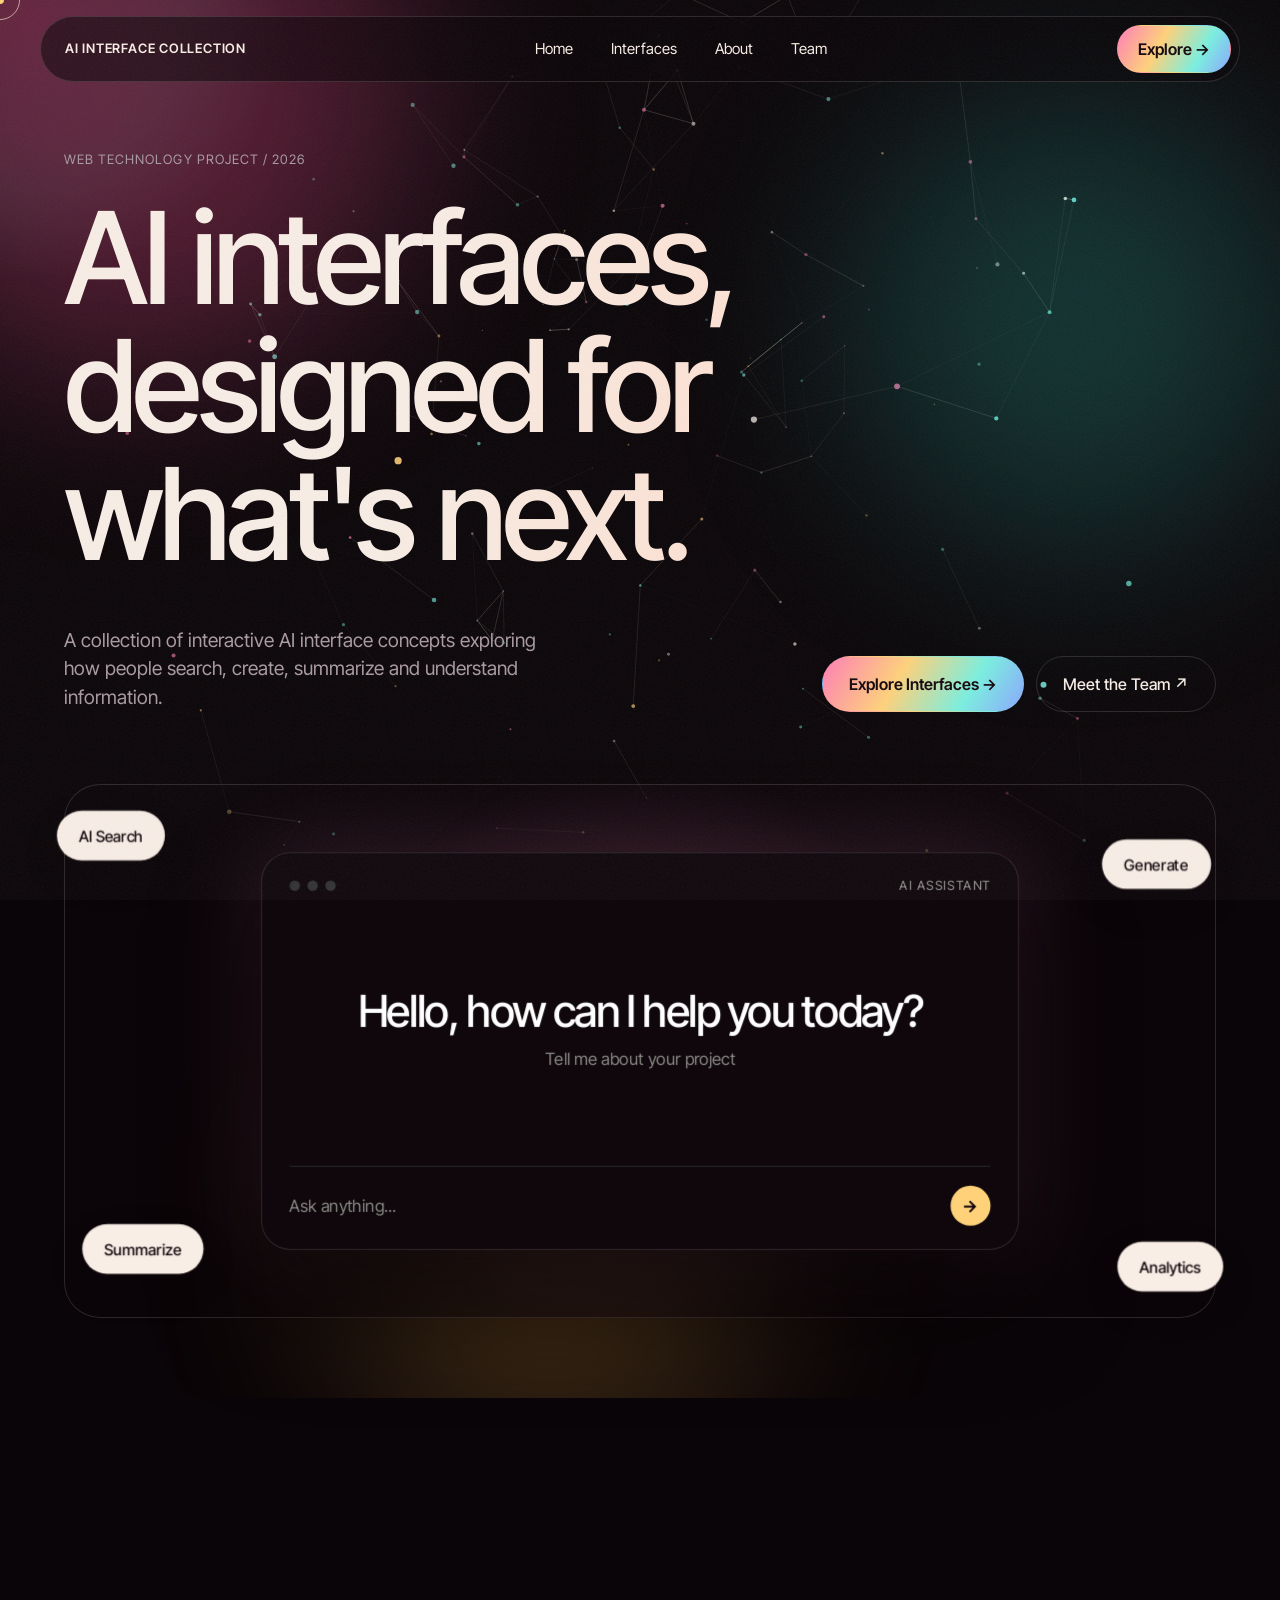
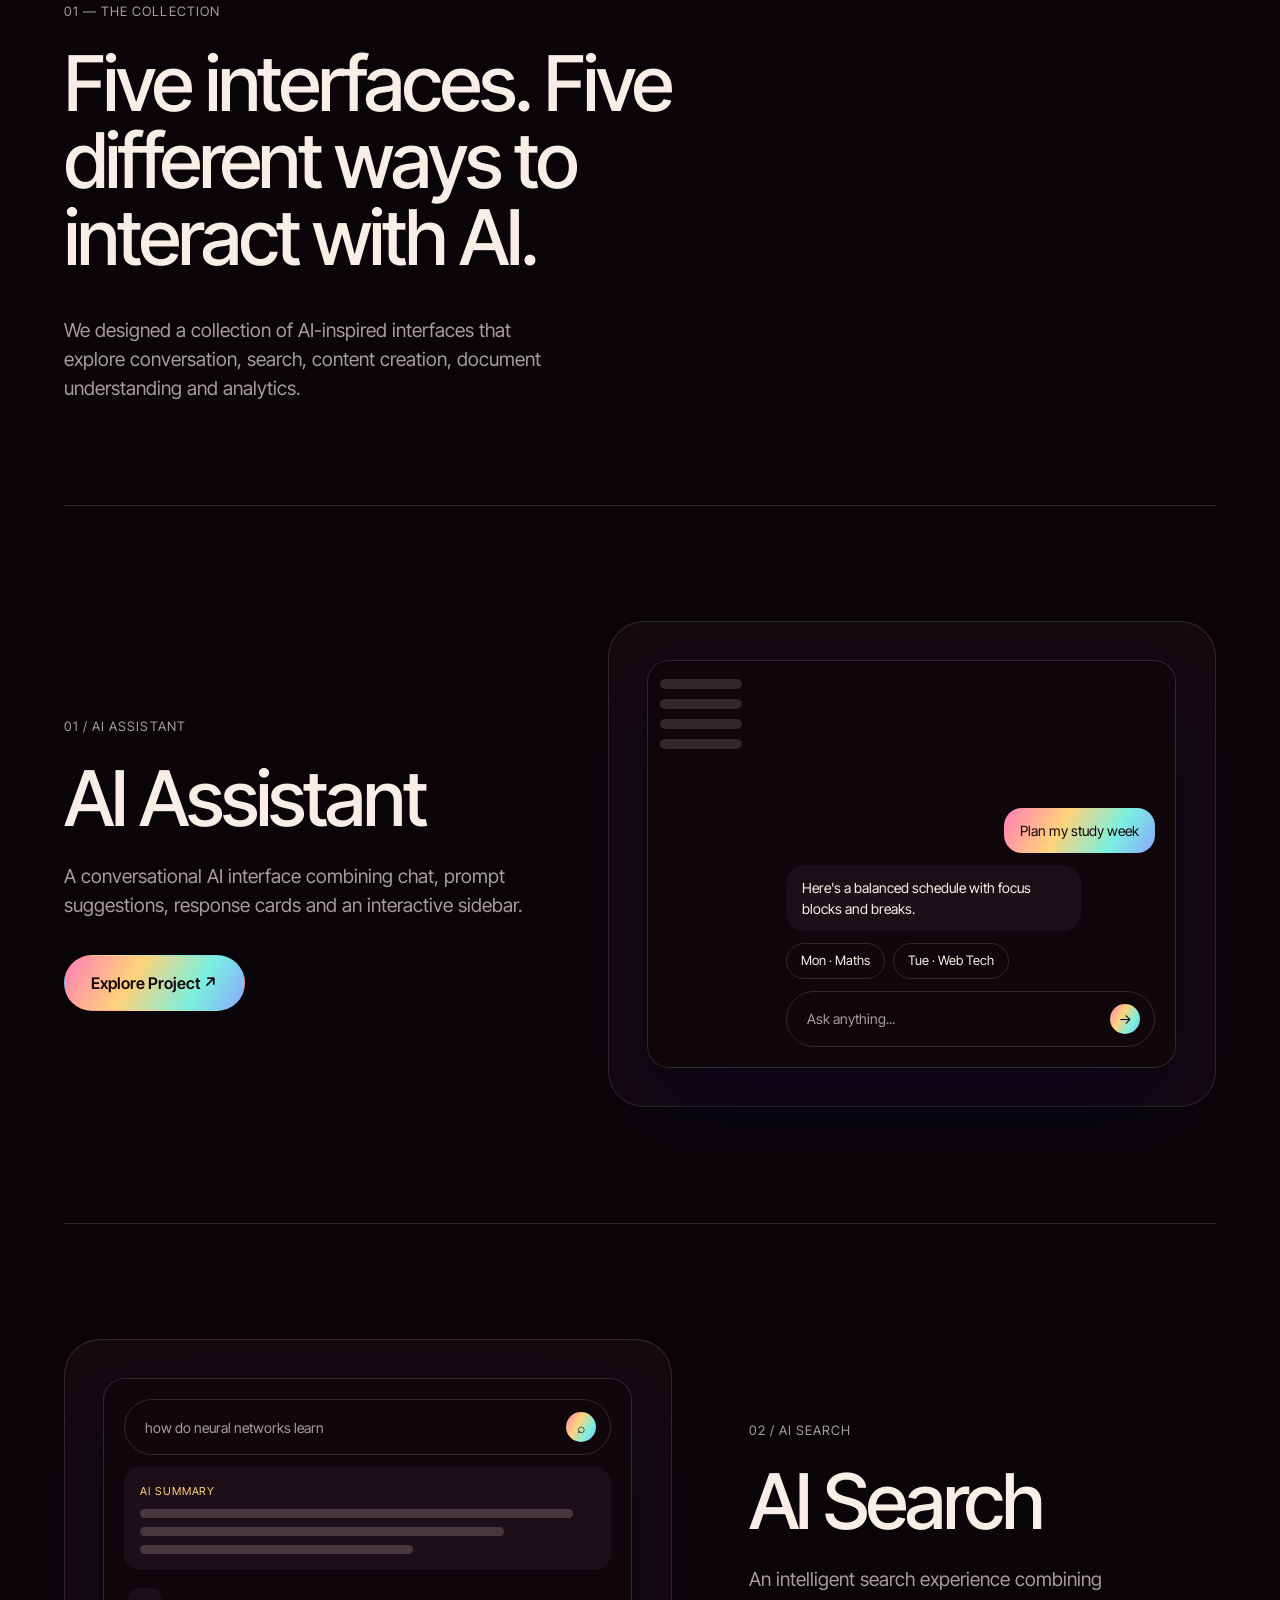
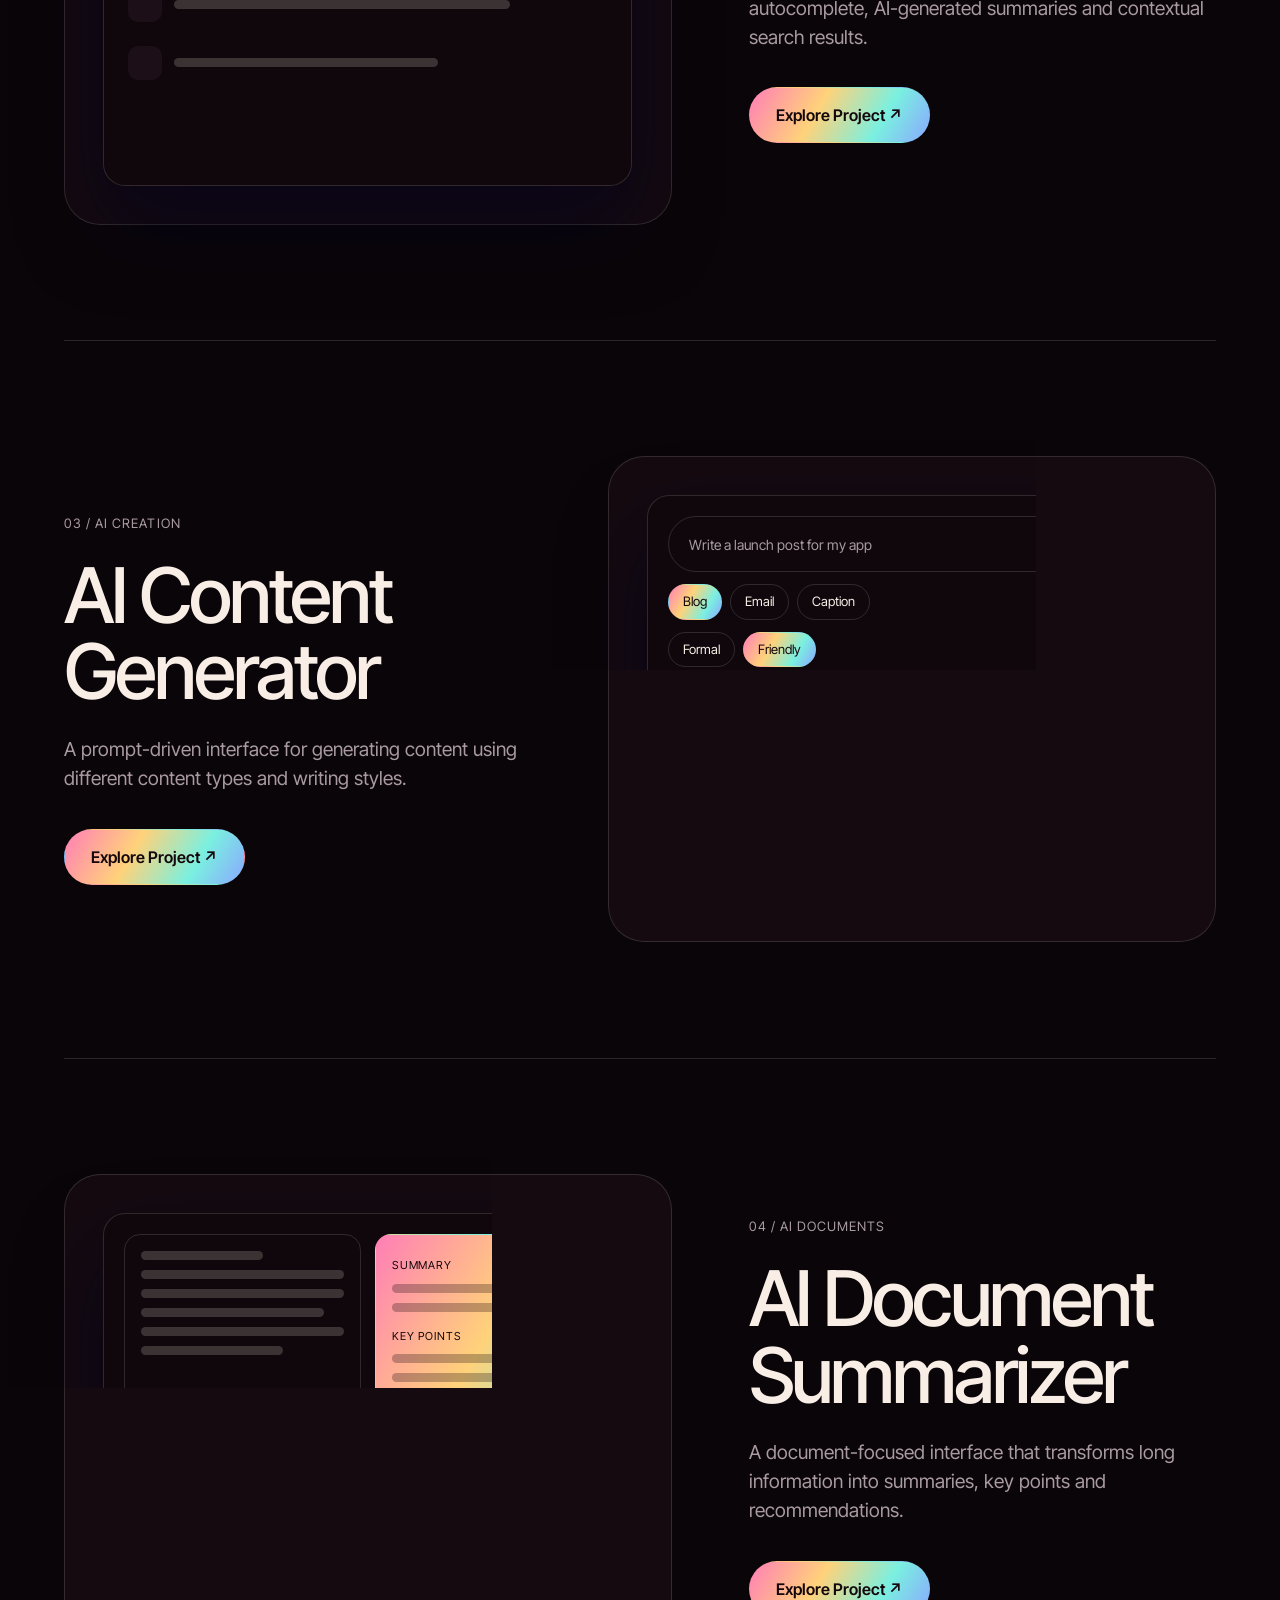
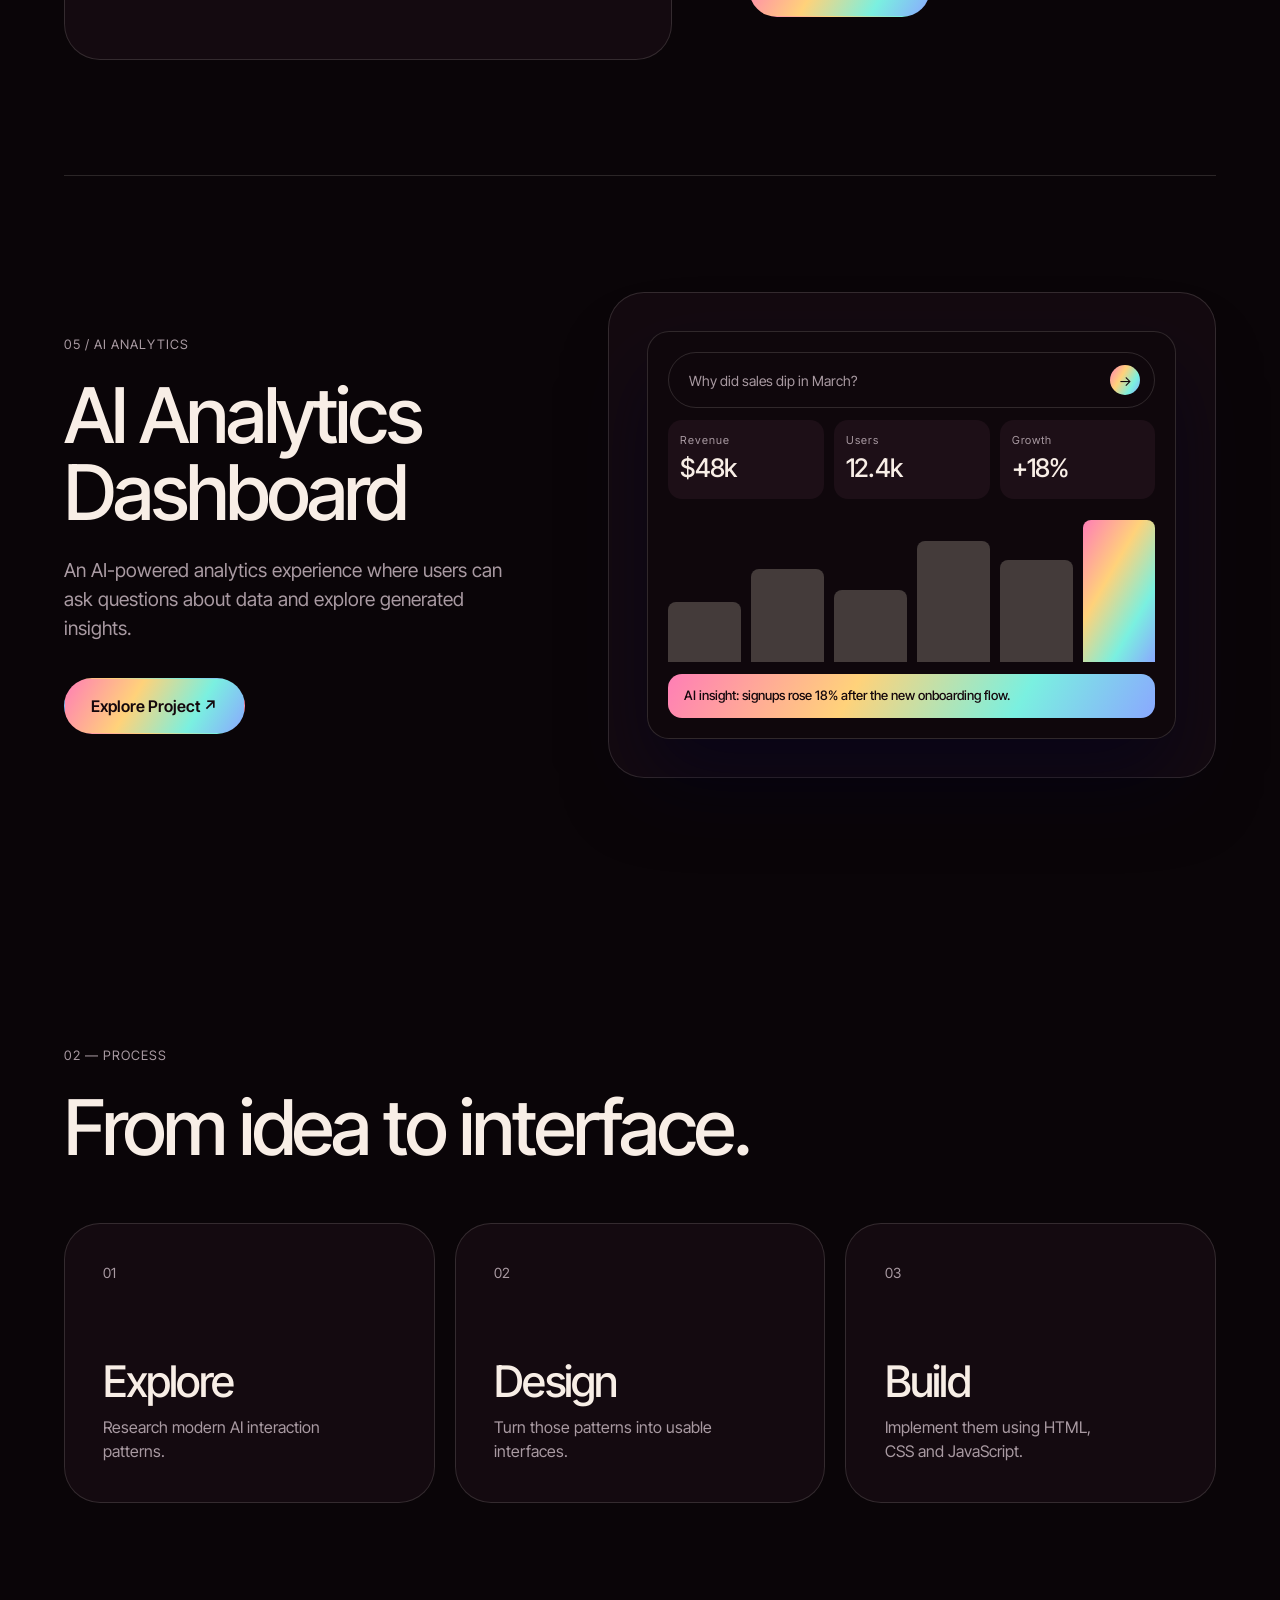
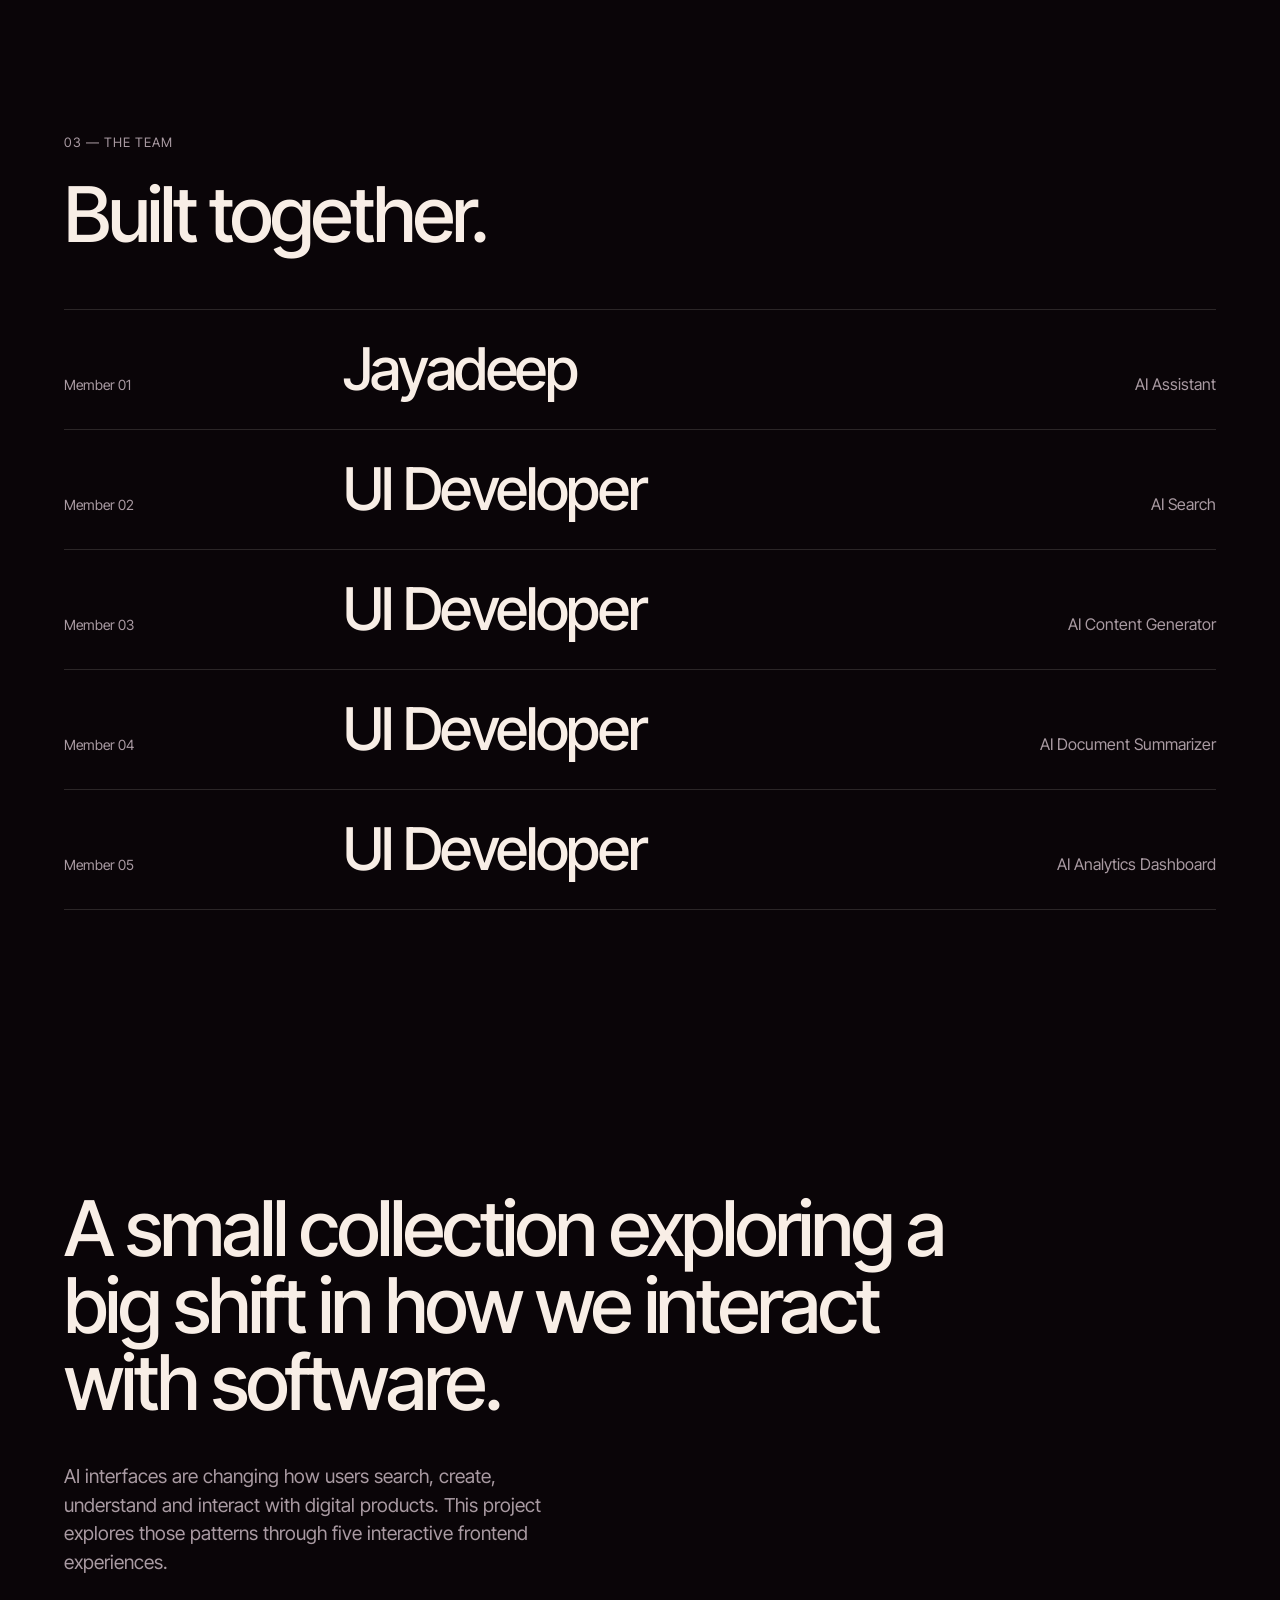
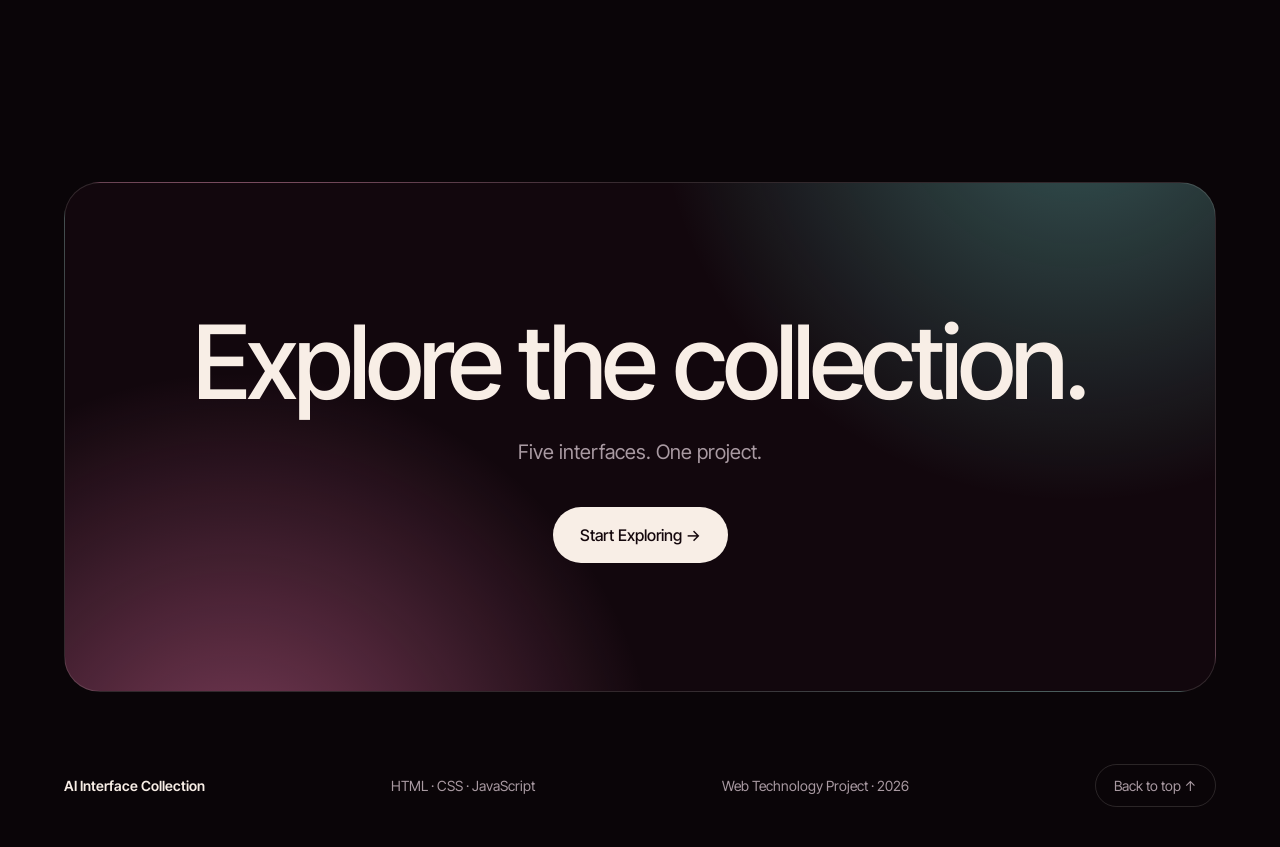
==== commit 445a870d: "Update index.html" ====
--- a/index.html
+++ b/index.html
@@ -158,7 +158,7 @@
   <p class="label">03 — THE TEAM</p>
   <h2>Built together.</h2>
   <ul class="members">
-    <li class="rv"><span>Member 01</span><h3>Team Lead</h3><em>AI Assistant</em></li>
+    <li class="rv"><span>Member 01</span><h3>Jayadeep</h3><em>AI Assistant</em></li>
     <li class="rv"><span>Member 02</span><h3>UI Developer</h3><em>AI Search</em></li>
     <li class="rv"><span>Member 03</span><h3>UI Developer</h3><em>AI Content Generator</em></li>
     <li class="rv"><span>Member 04</span><h3>UI Developer</h3><em>AI Document Summarizer</em></li>
@@ -191,4 +191,4 @@
 
 <script src="script.js"></script>
 </body>
-</html>+</html>
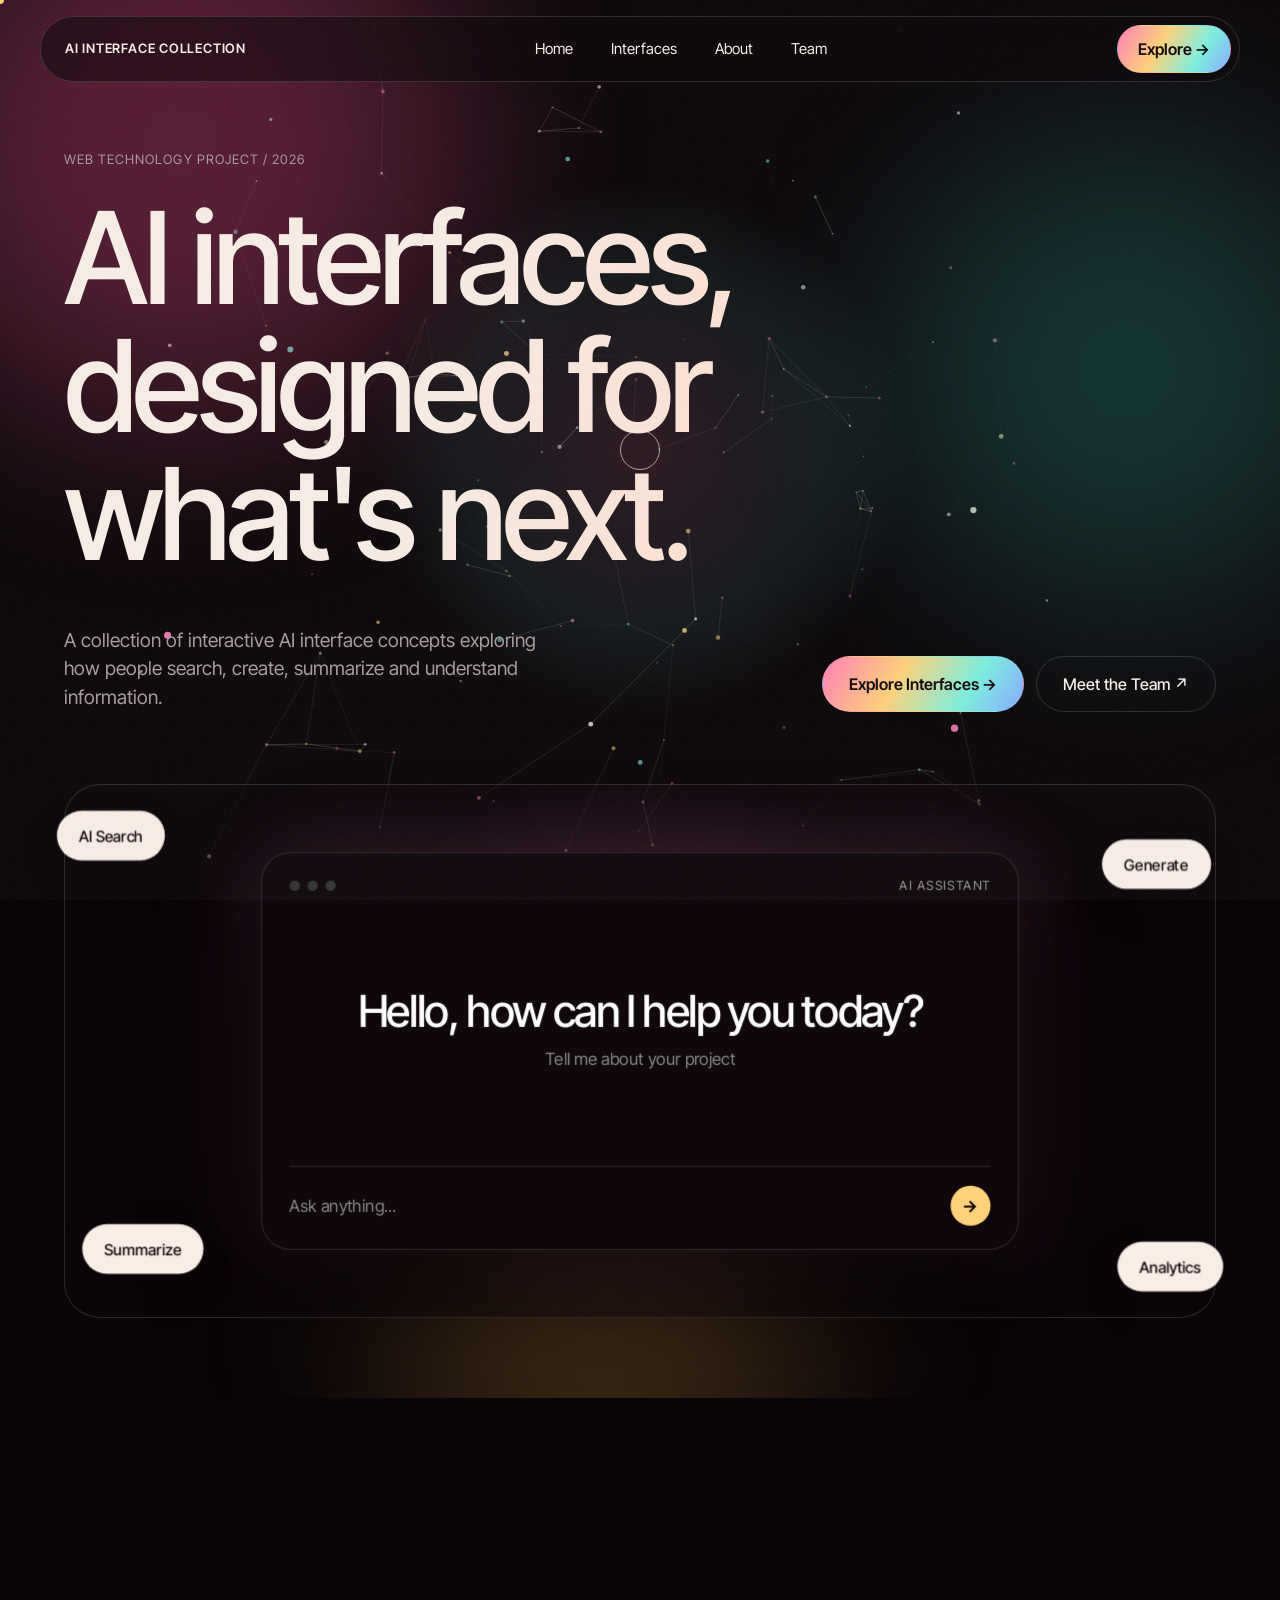
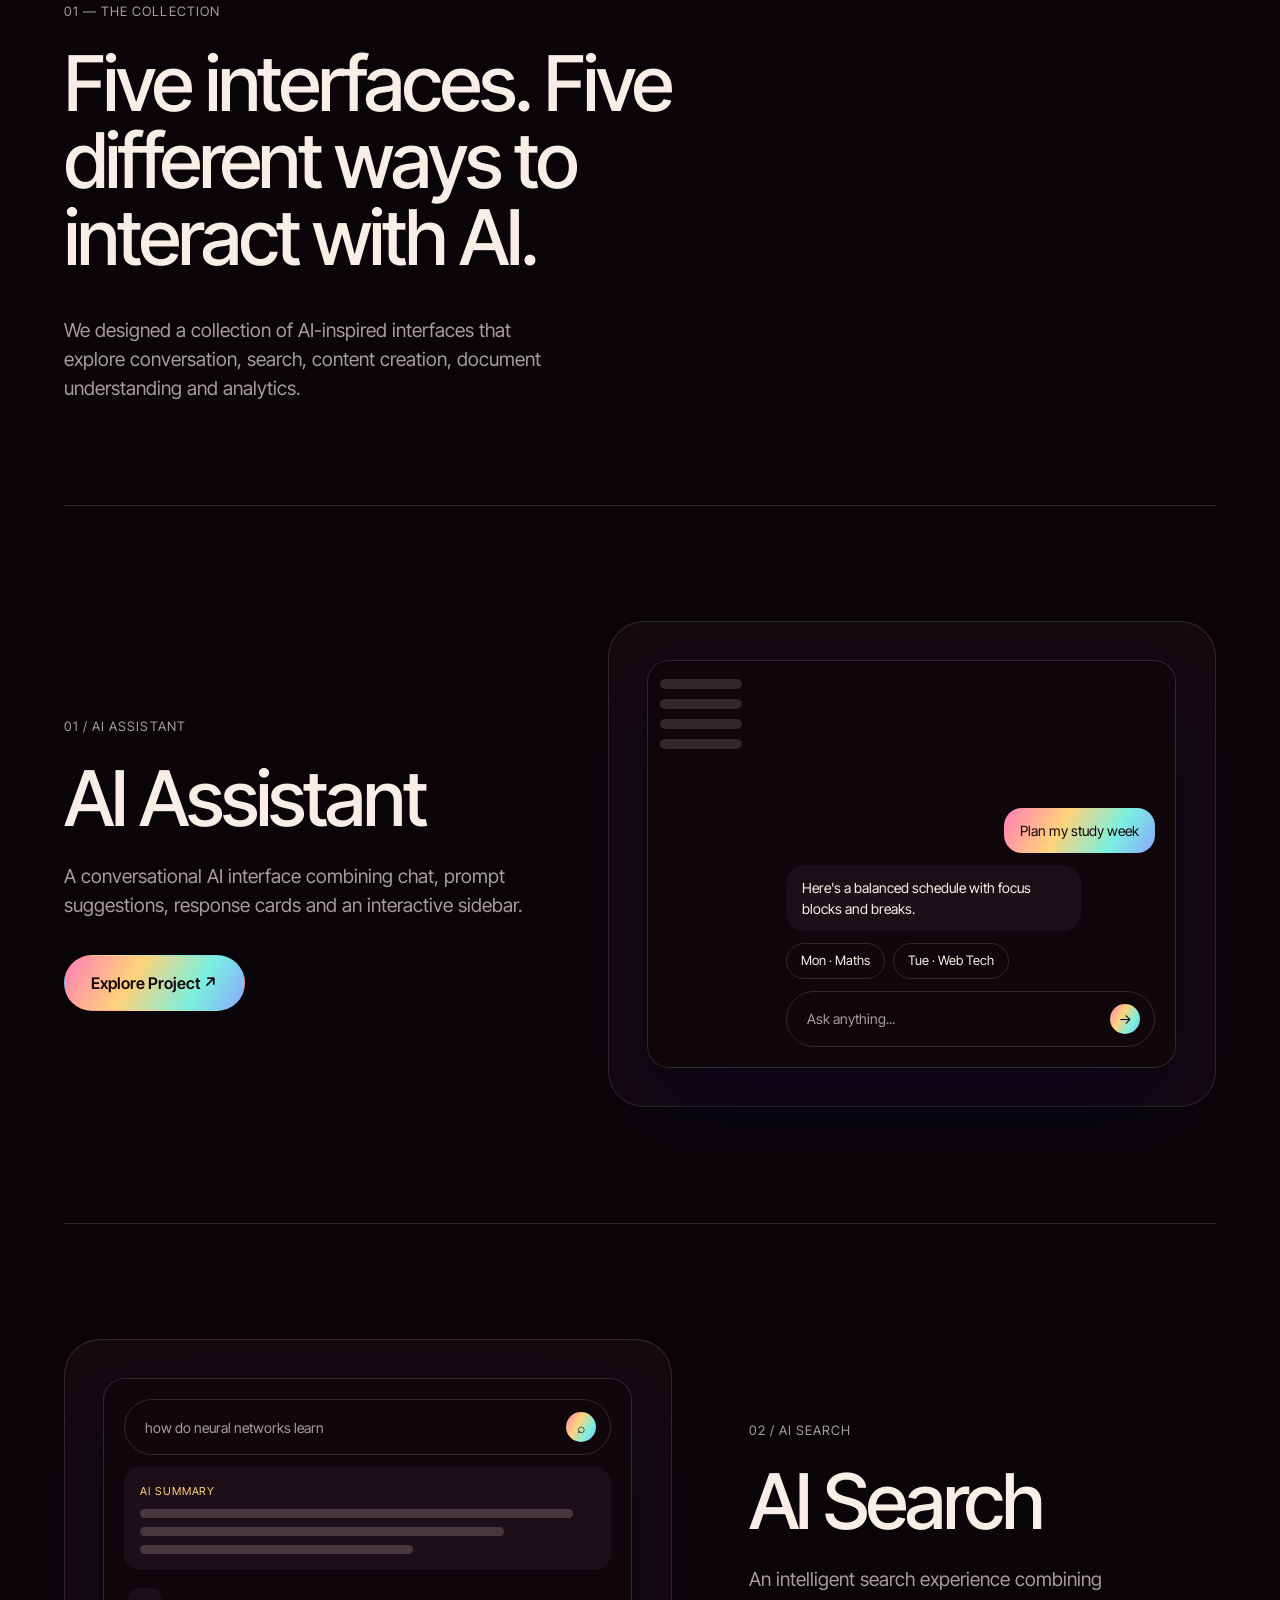
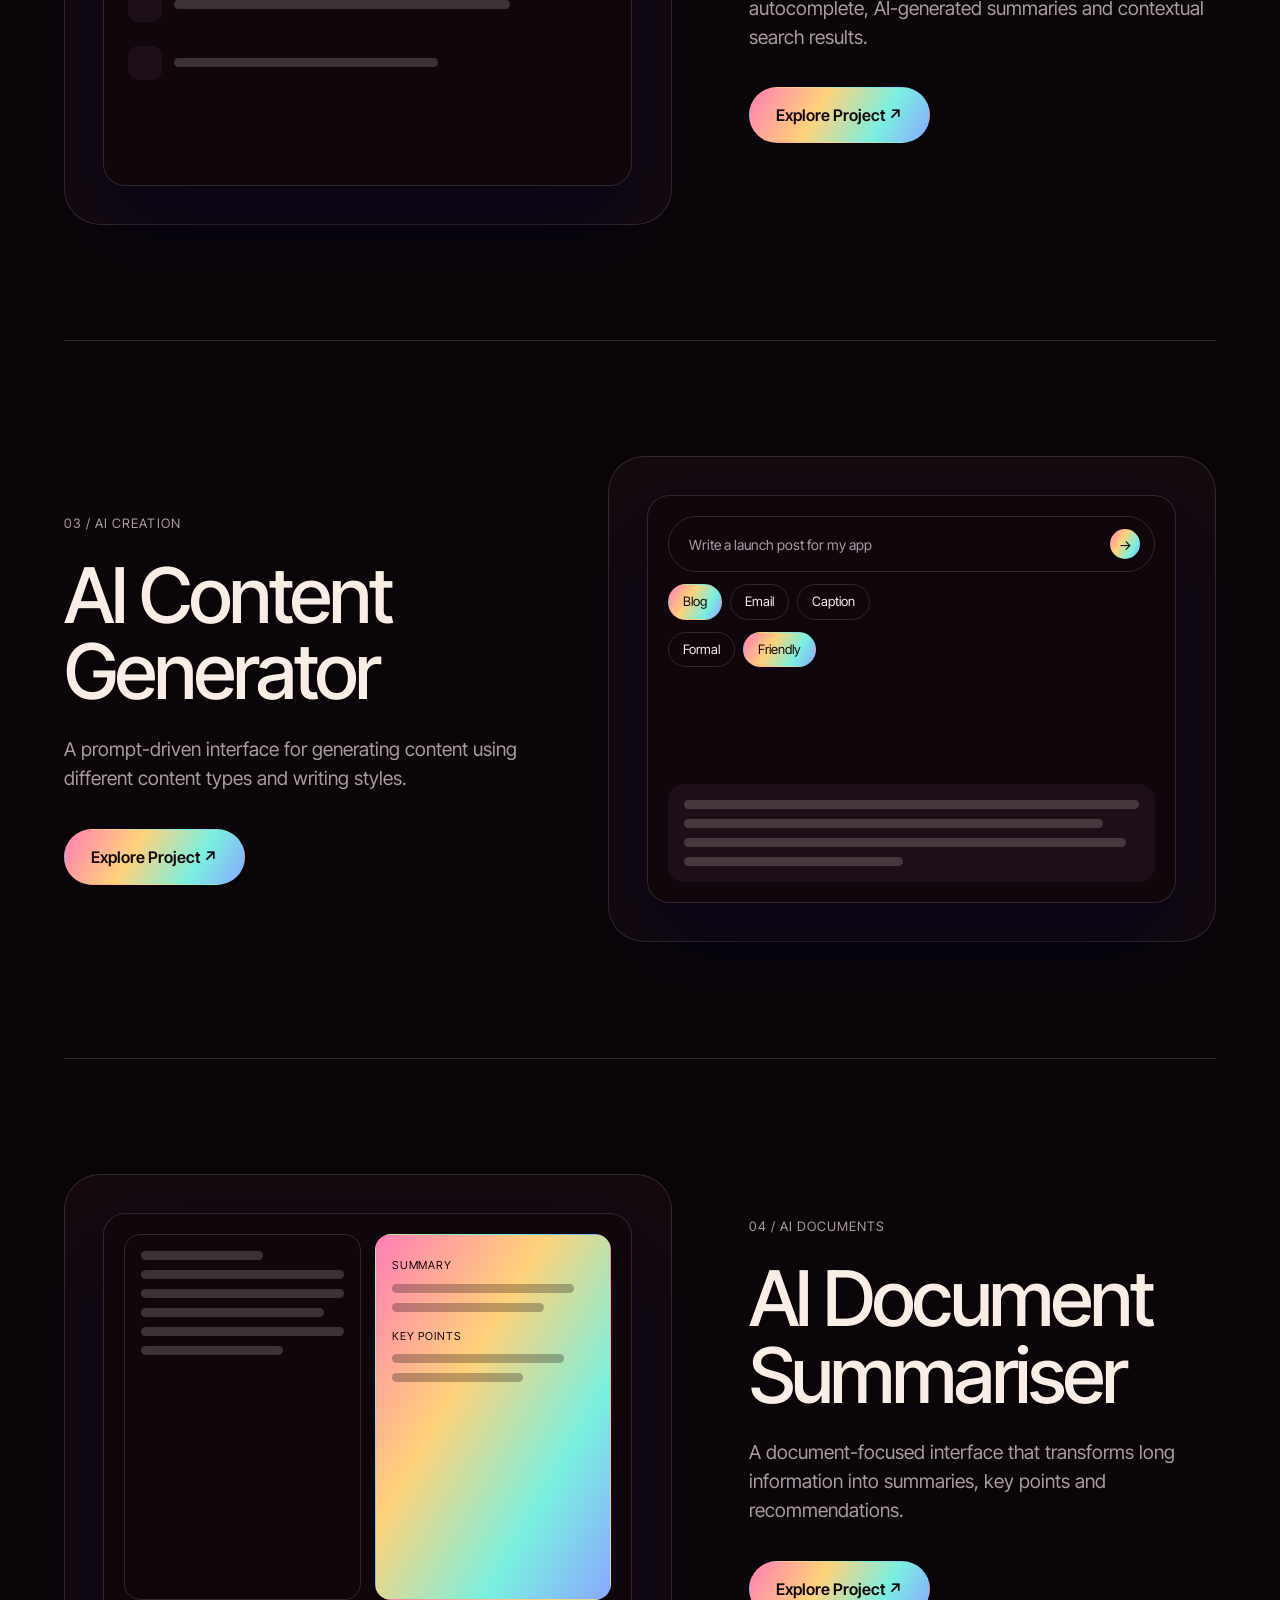
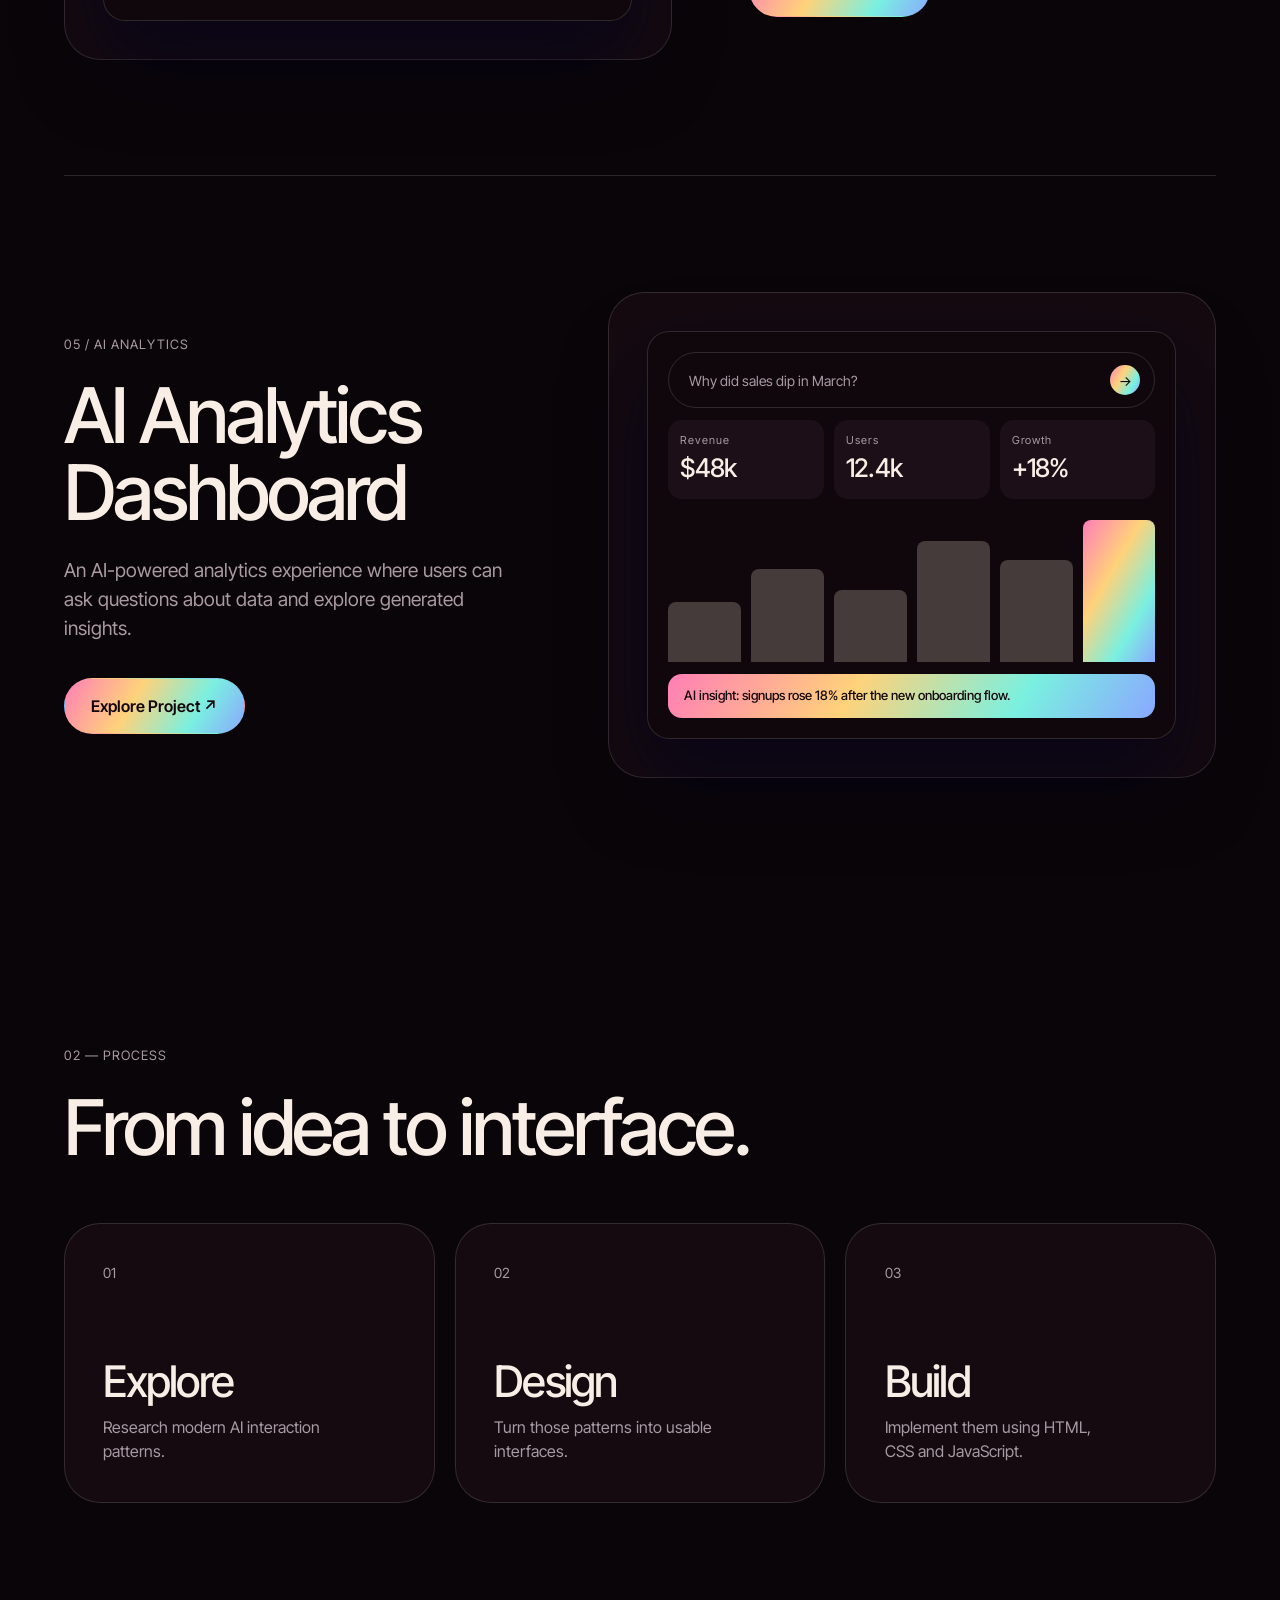
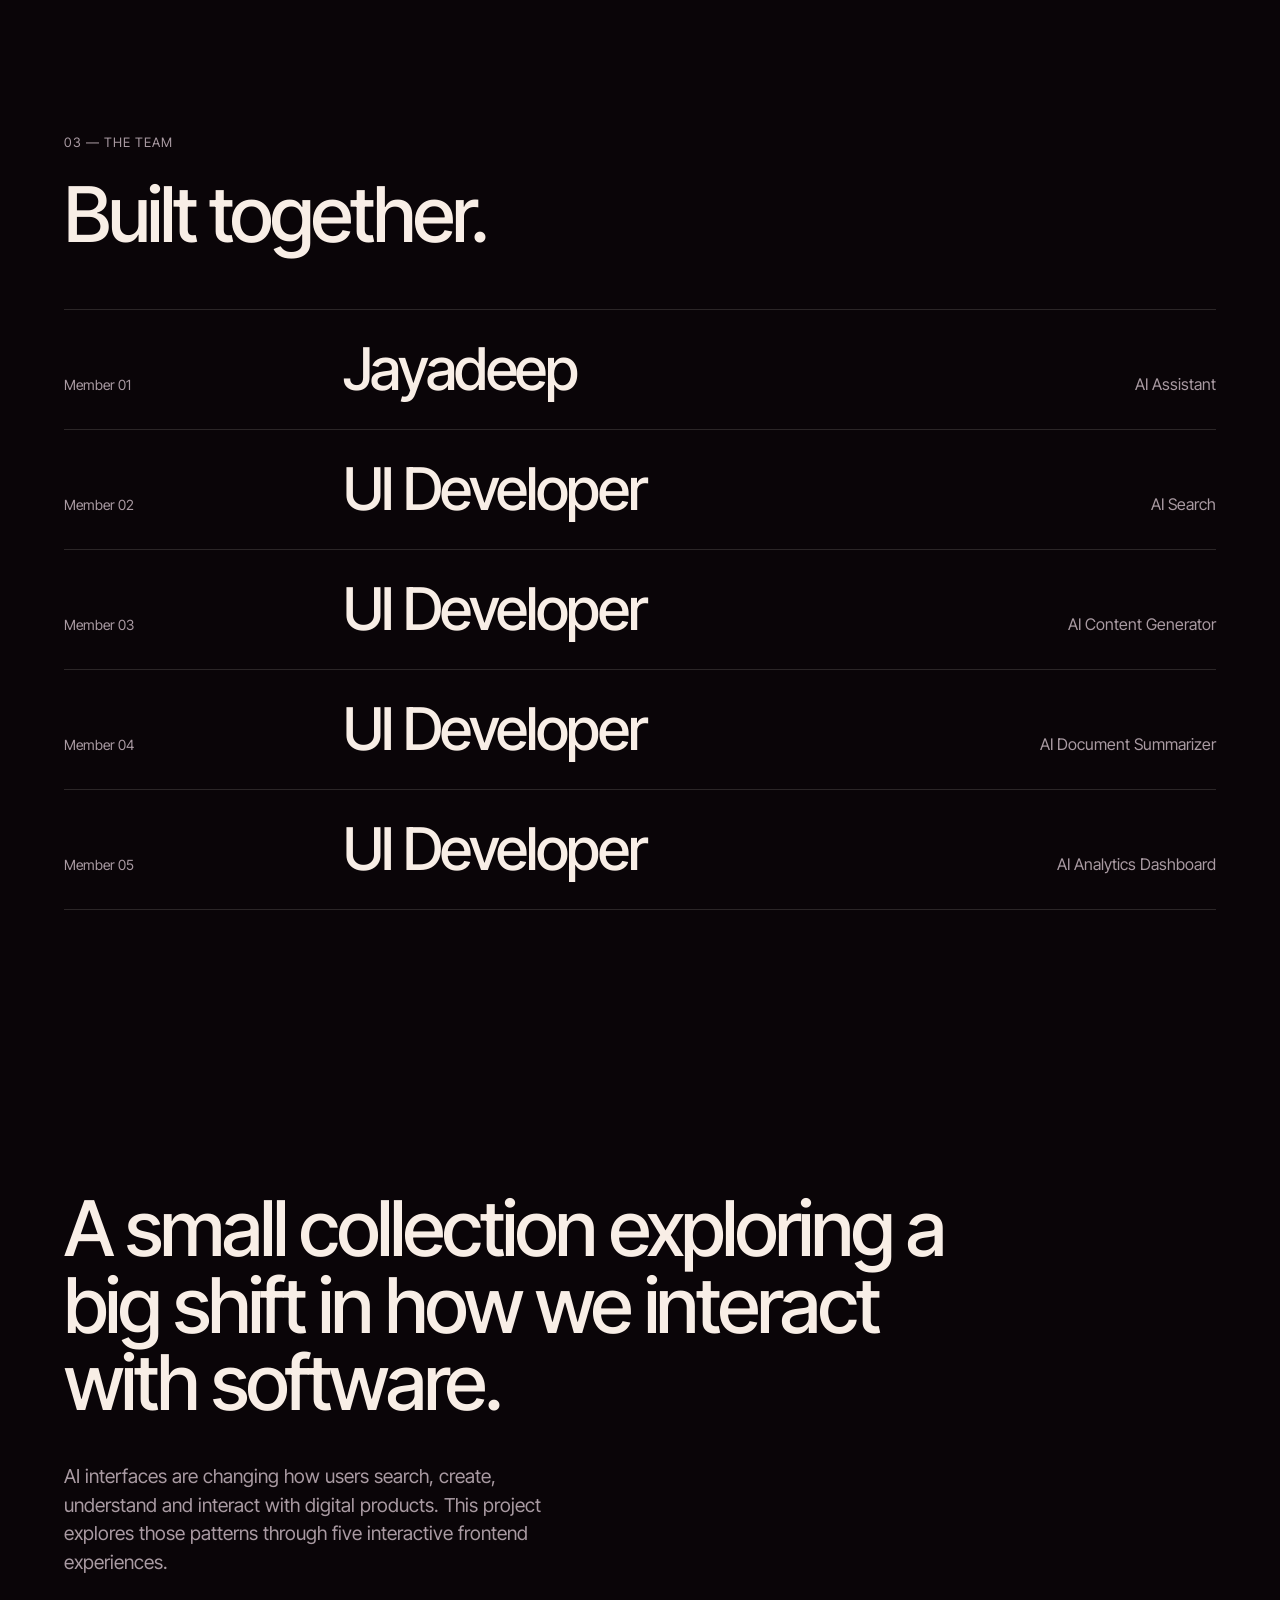
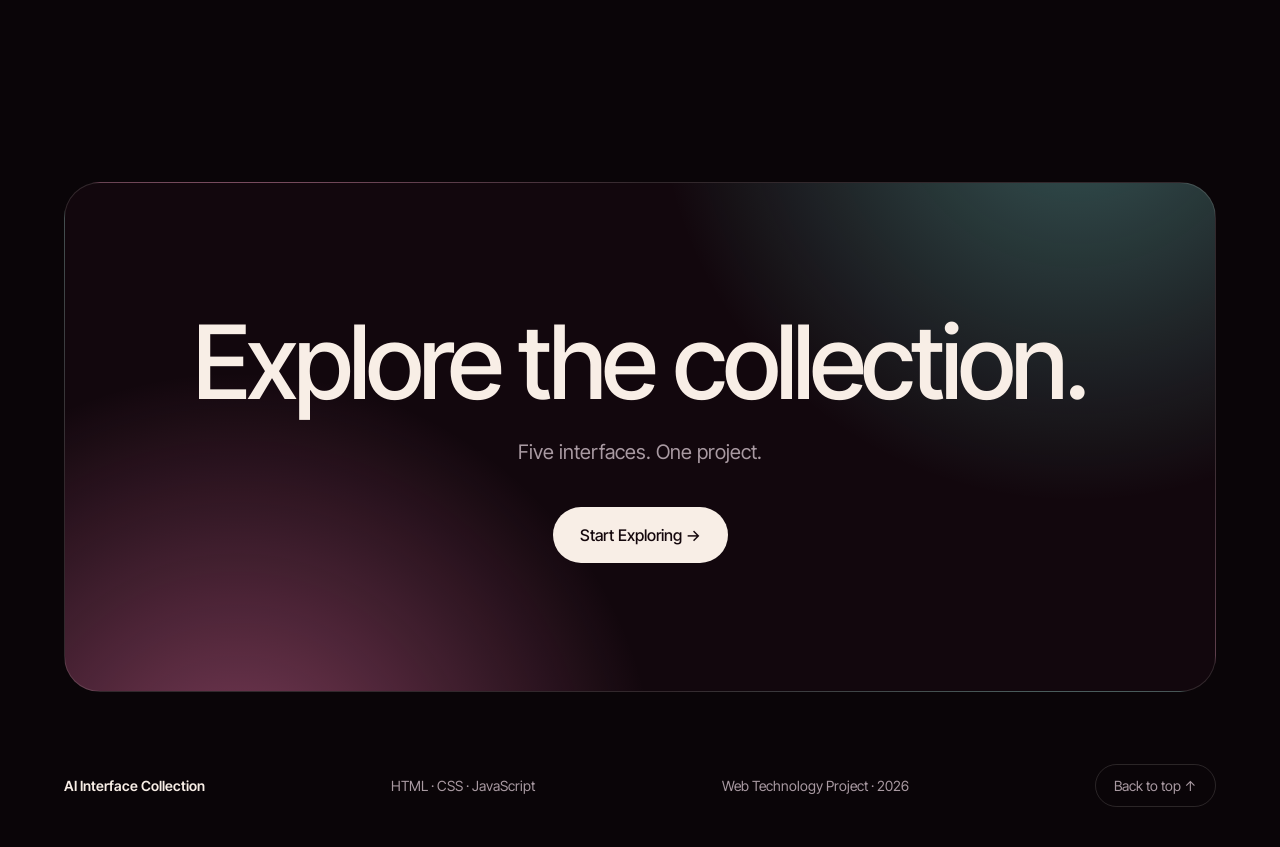
==== commit 6ef0ccd1: "Update index.html" ====
--- a/index.html
+++ b/index.html
@@ -116,9 +116,9 @@
   <article class="project rev rv">
     <div class="info">
       <p class="label">04 / AI DOCUMENTS</p>
-      <h2>AI Document Summarizer</h2>
+      <h2>AI Document Summariser</h2>
       <p class="lead">A document-focused interface that transforms long information into summaries, key points and recommendations.</p>
-      <a class="btn dark" href="ai-document-summarizer/index.html">Explore Project ↗</a>
+      <a class="btn dark" href="ai-document-summariser/index.html">Explore Project ↗</a>
     </div>
     <div class="shot"><div class="win split">
       <div class="doc"><div class="ln" style="--w:60%"></div><div class="ln" style="--w:100%"></div><div class="ln" style="--w:100%"></div><div class="ln" style="--w:90%"></div><div class="ln" style="--w:100%"></div><div class="ln" style="--w:70%"></div></div>
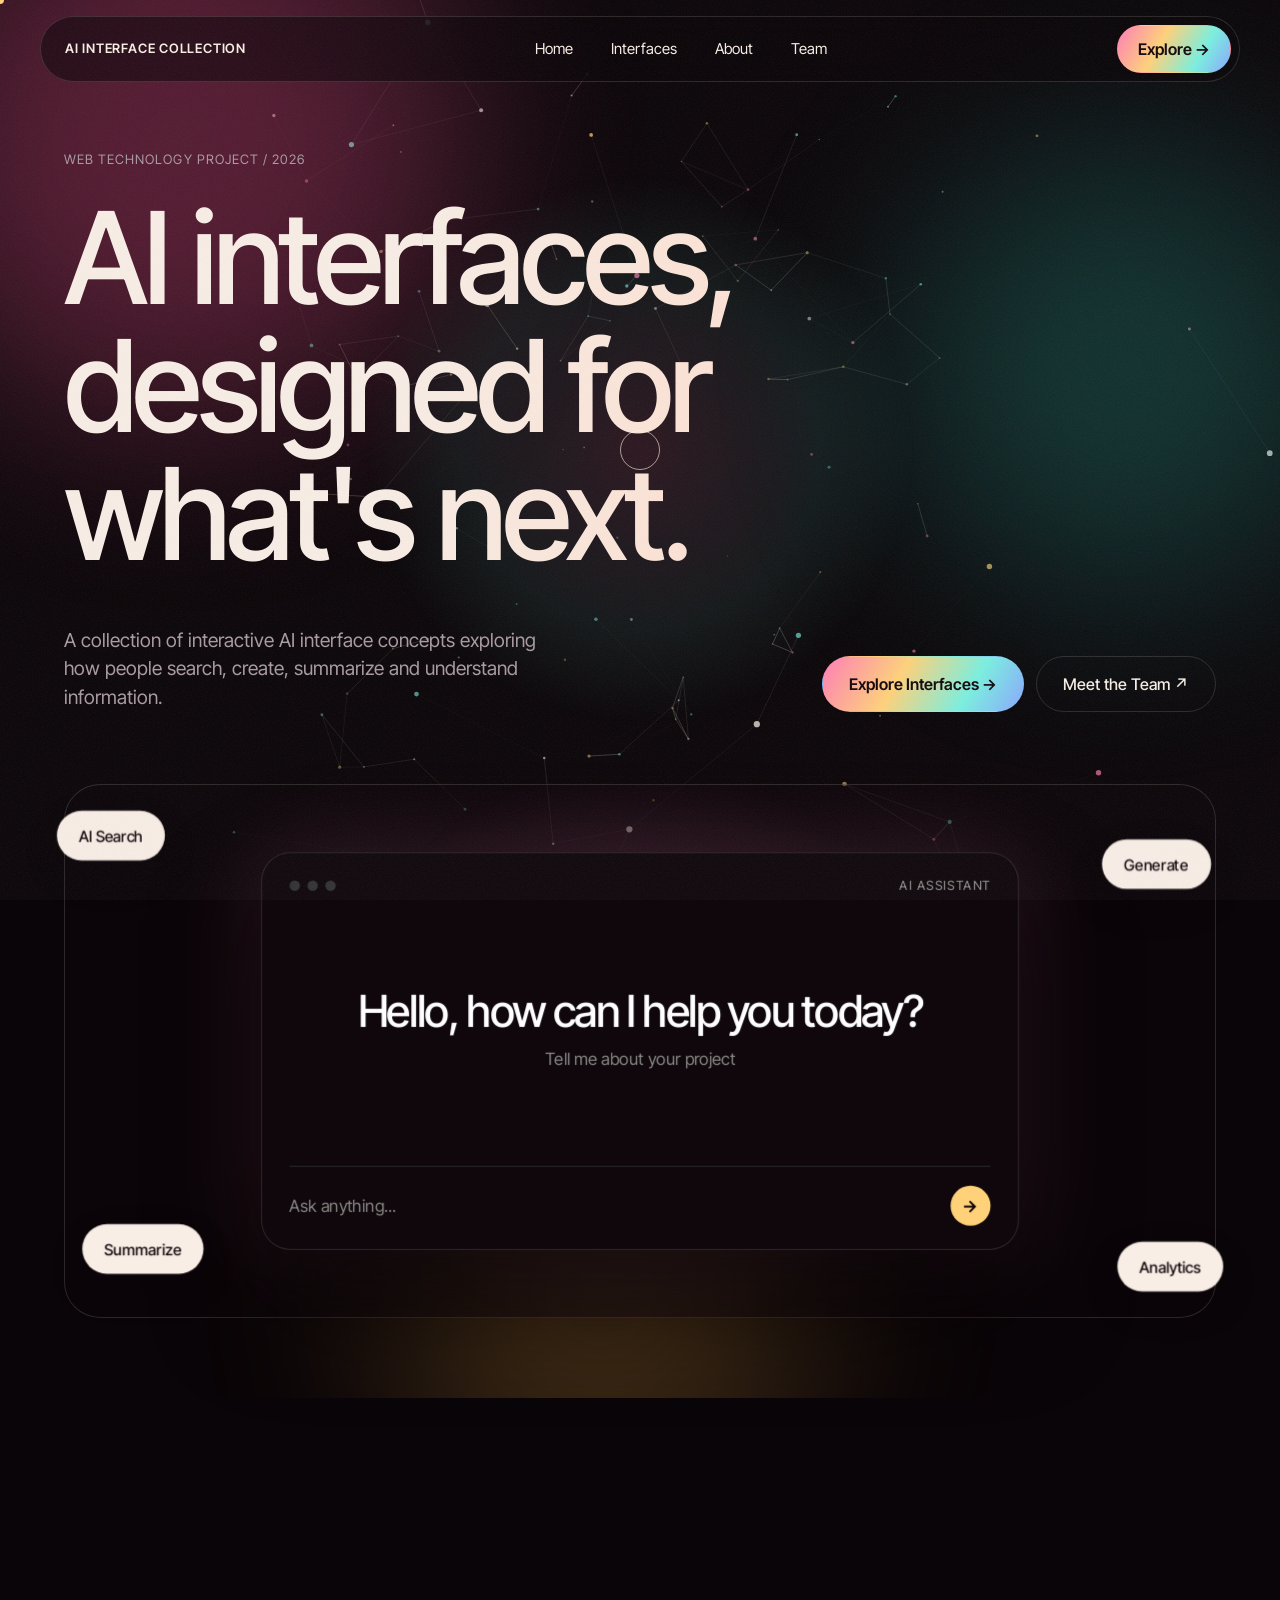
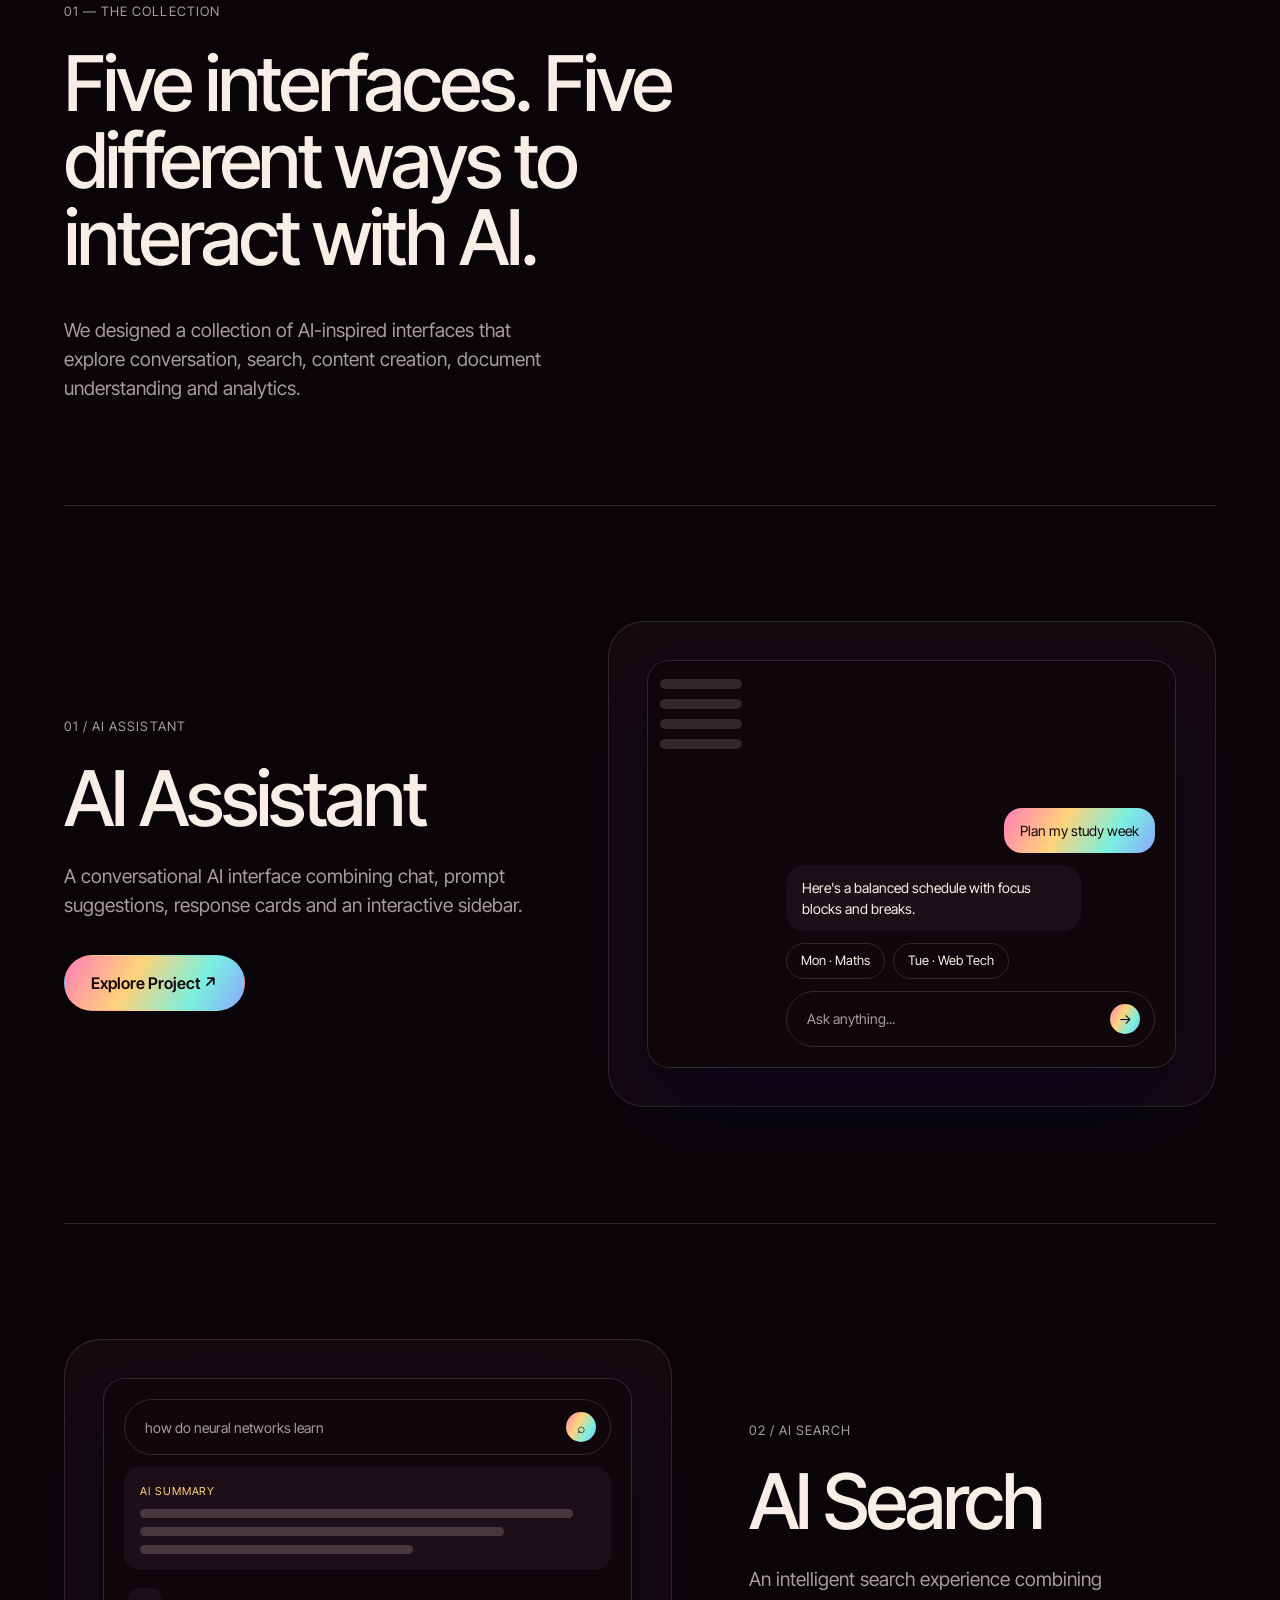
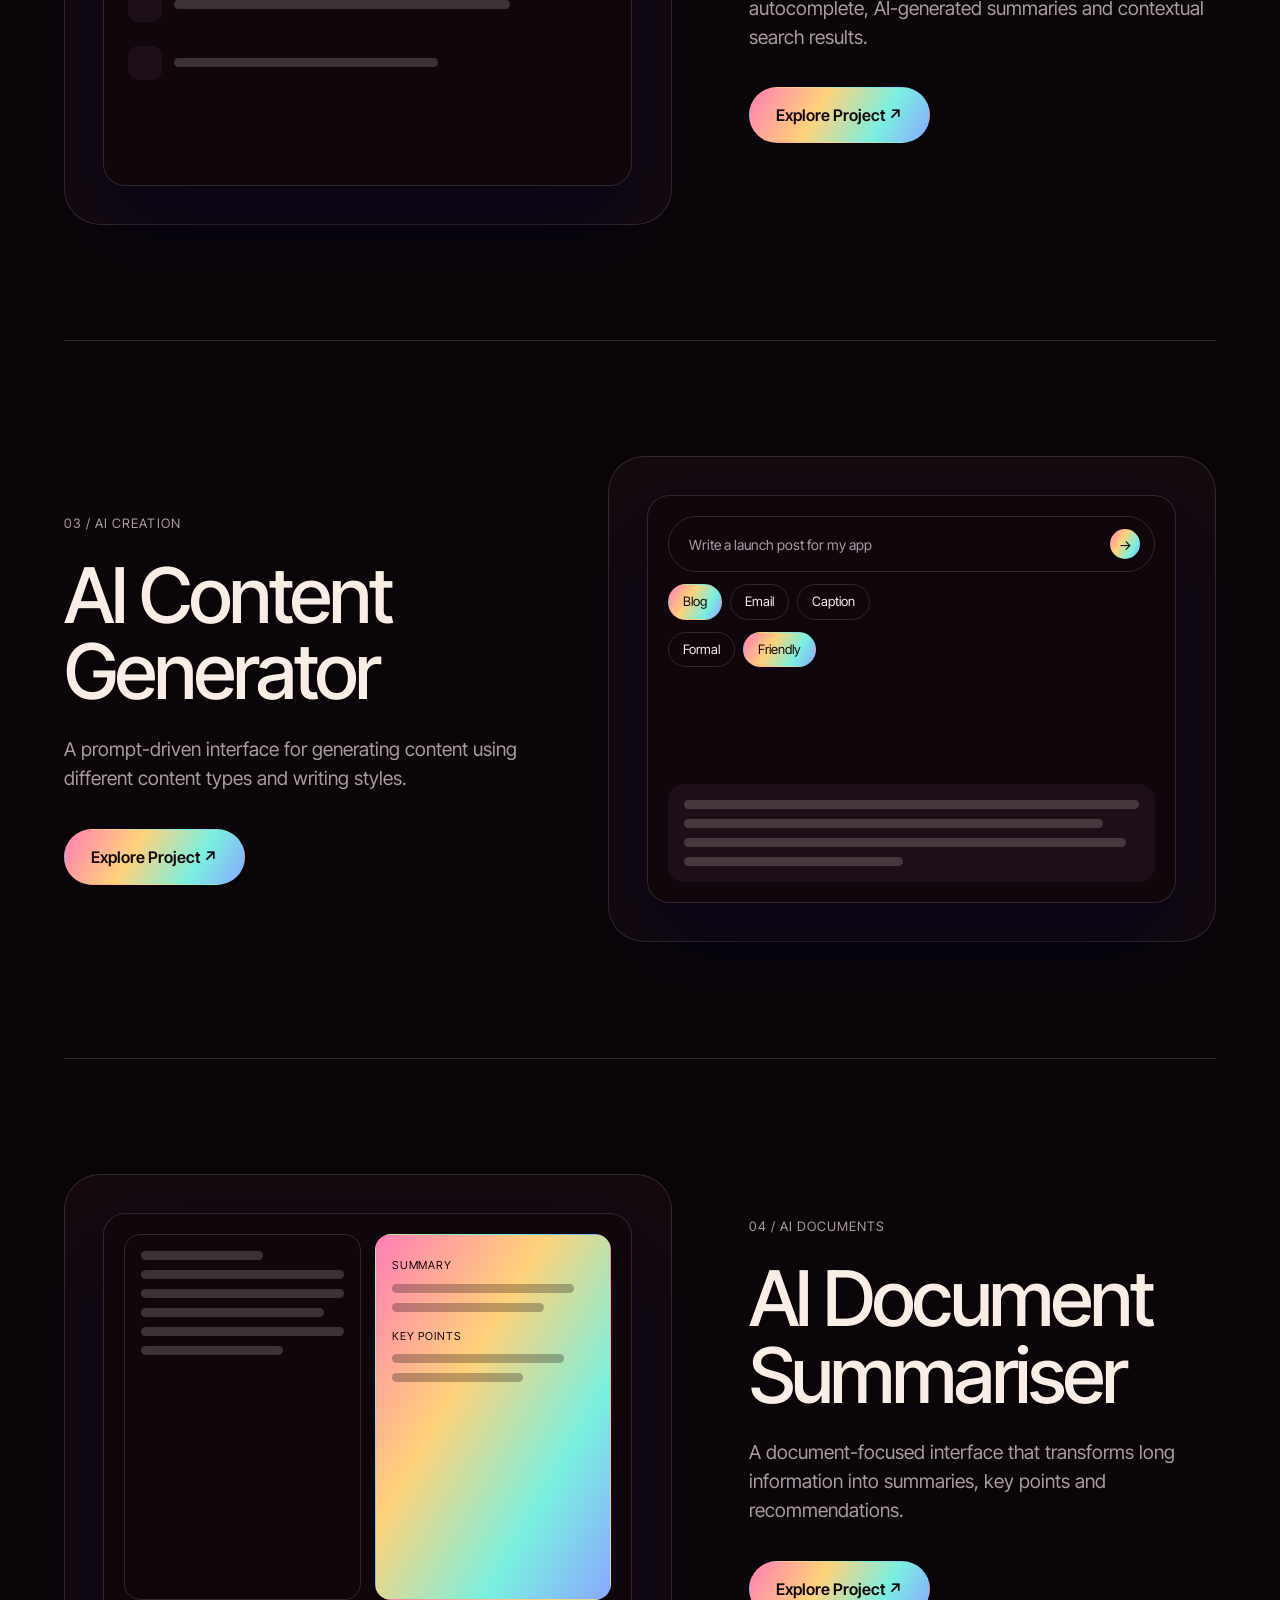
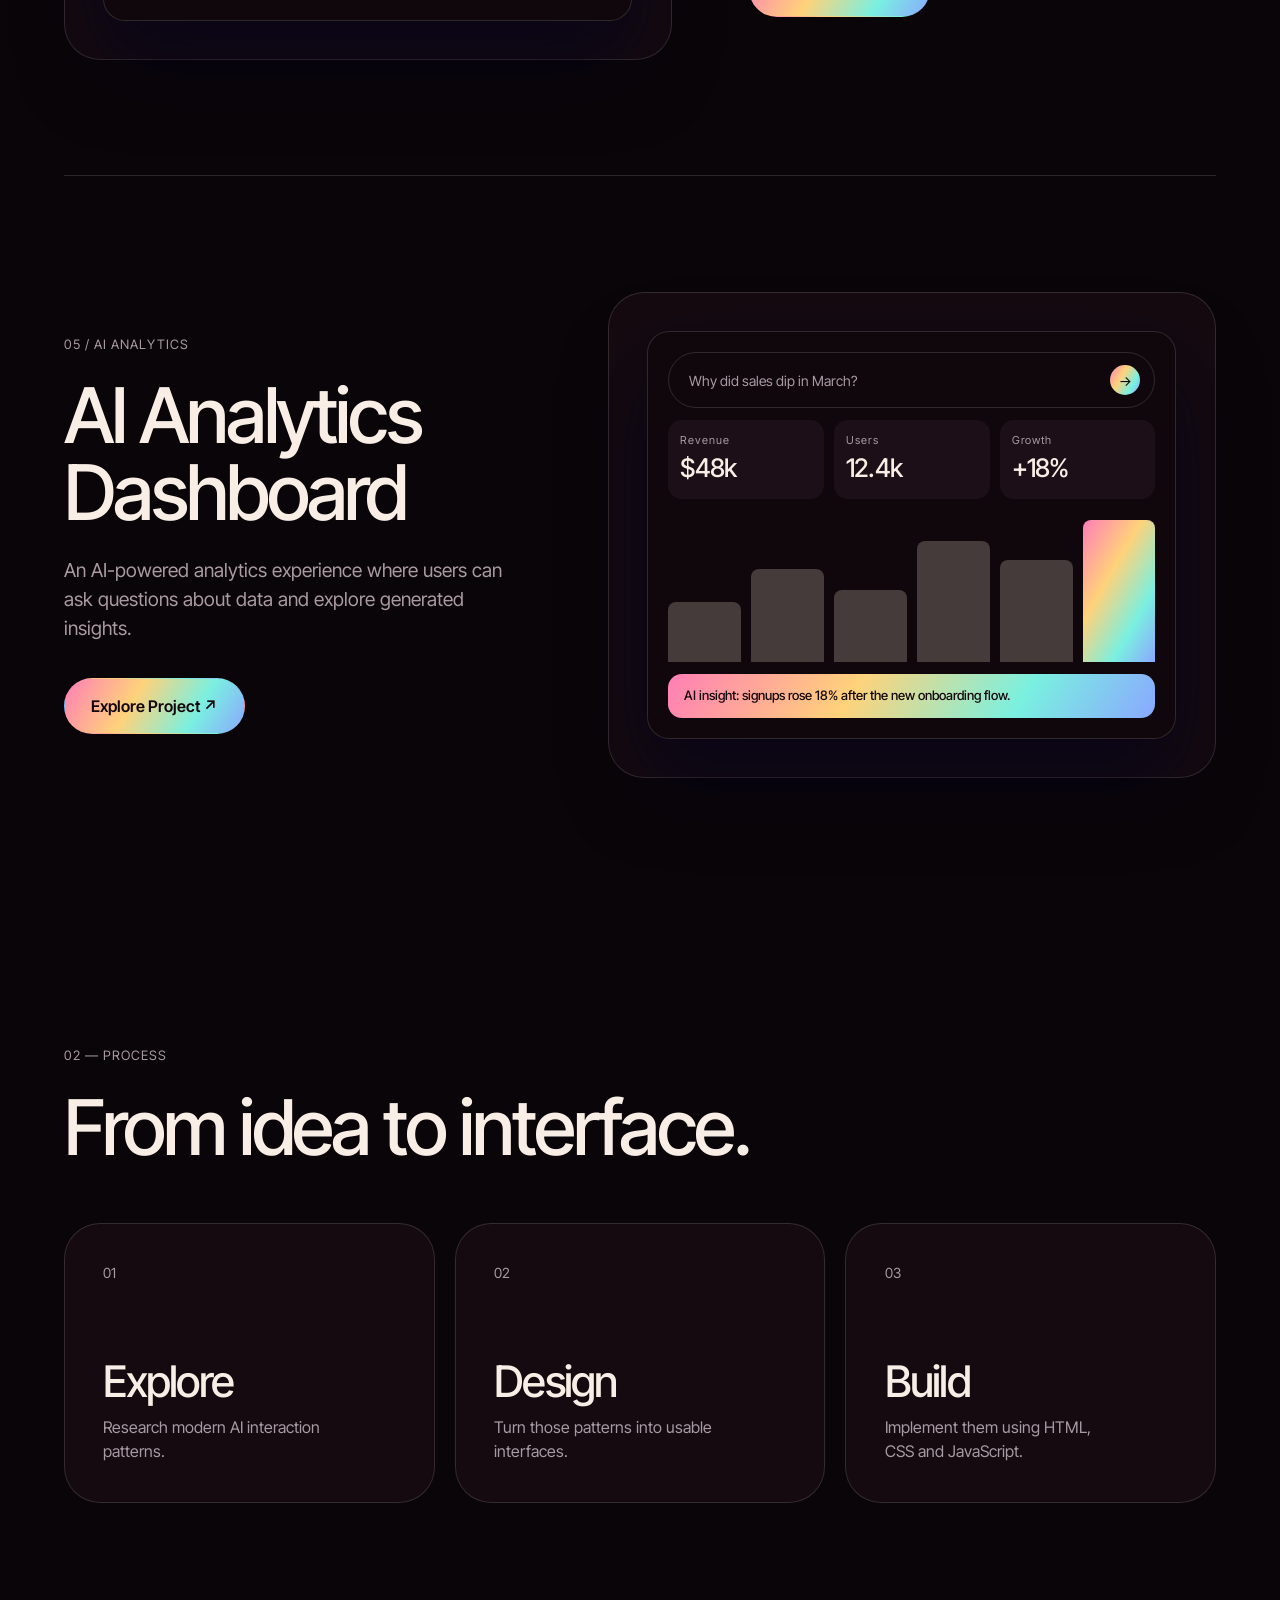
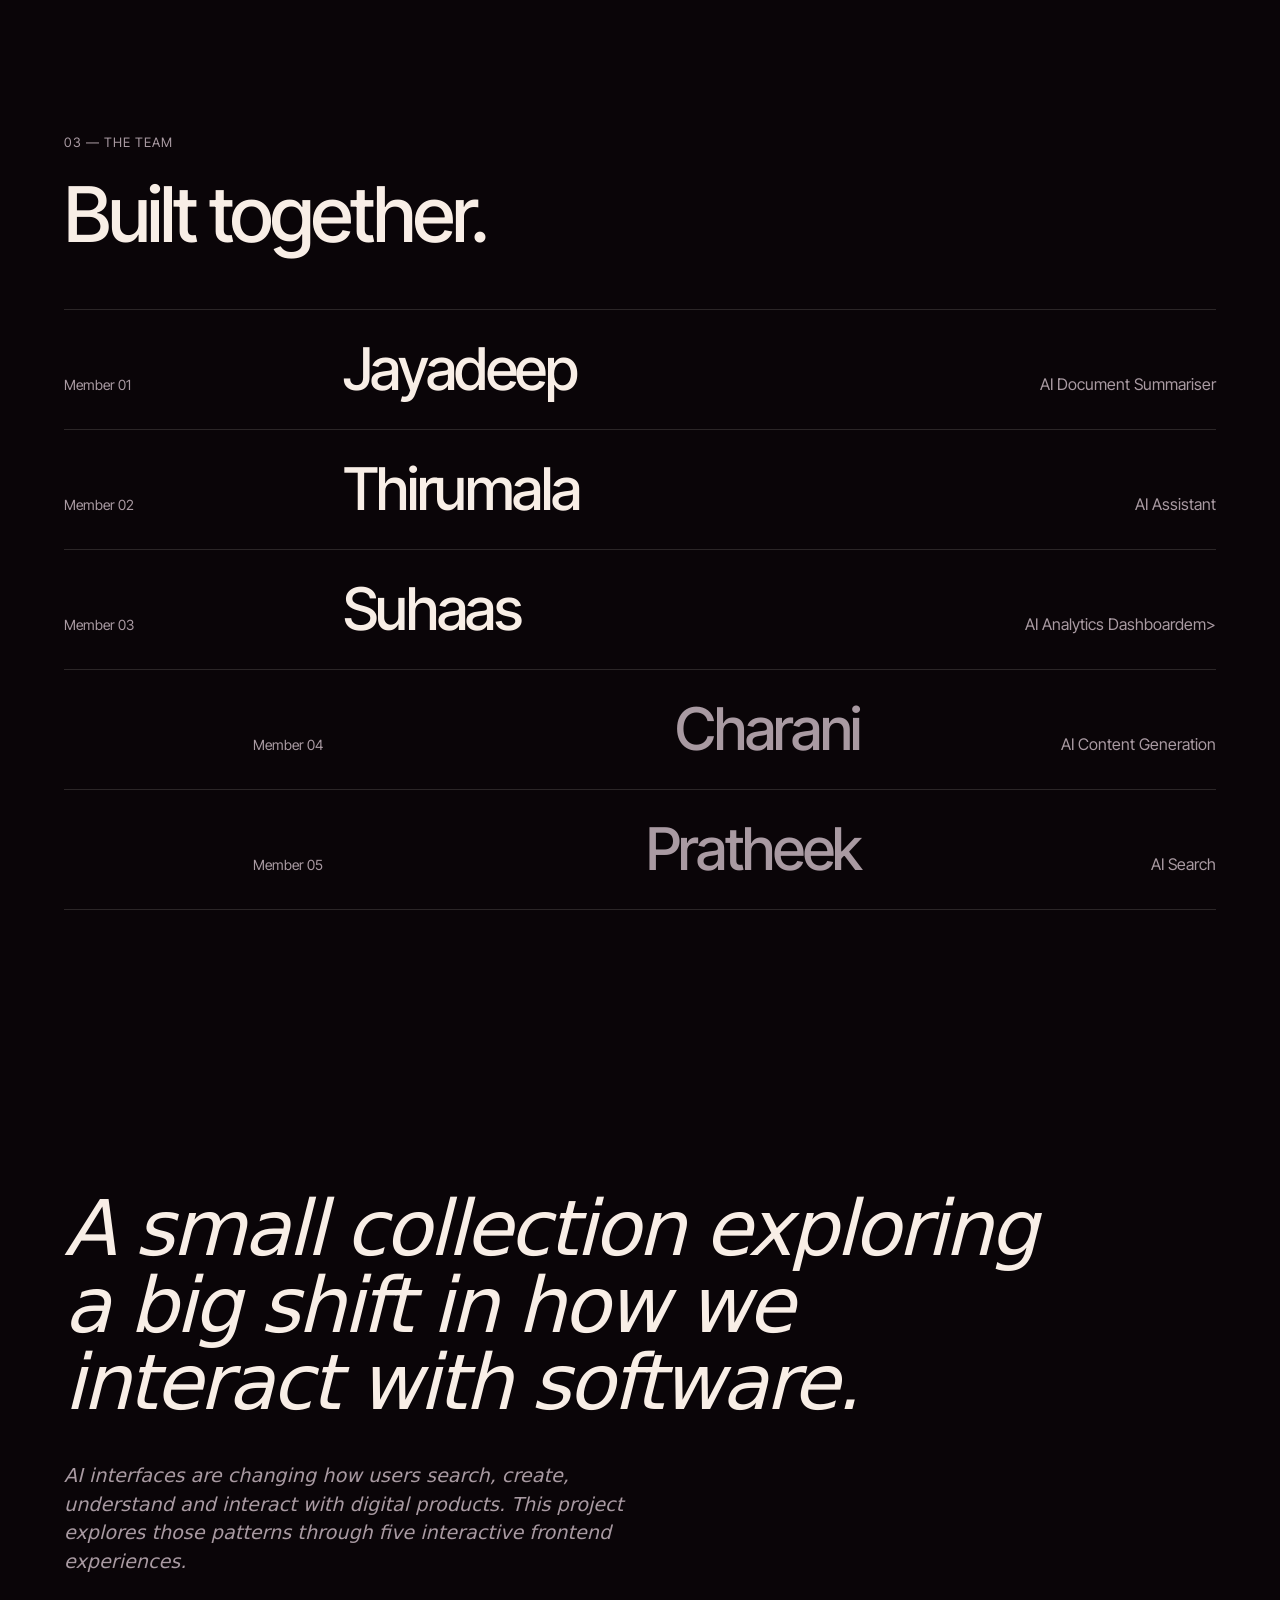
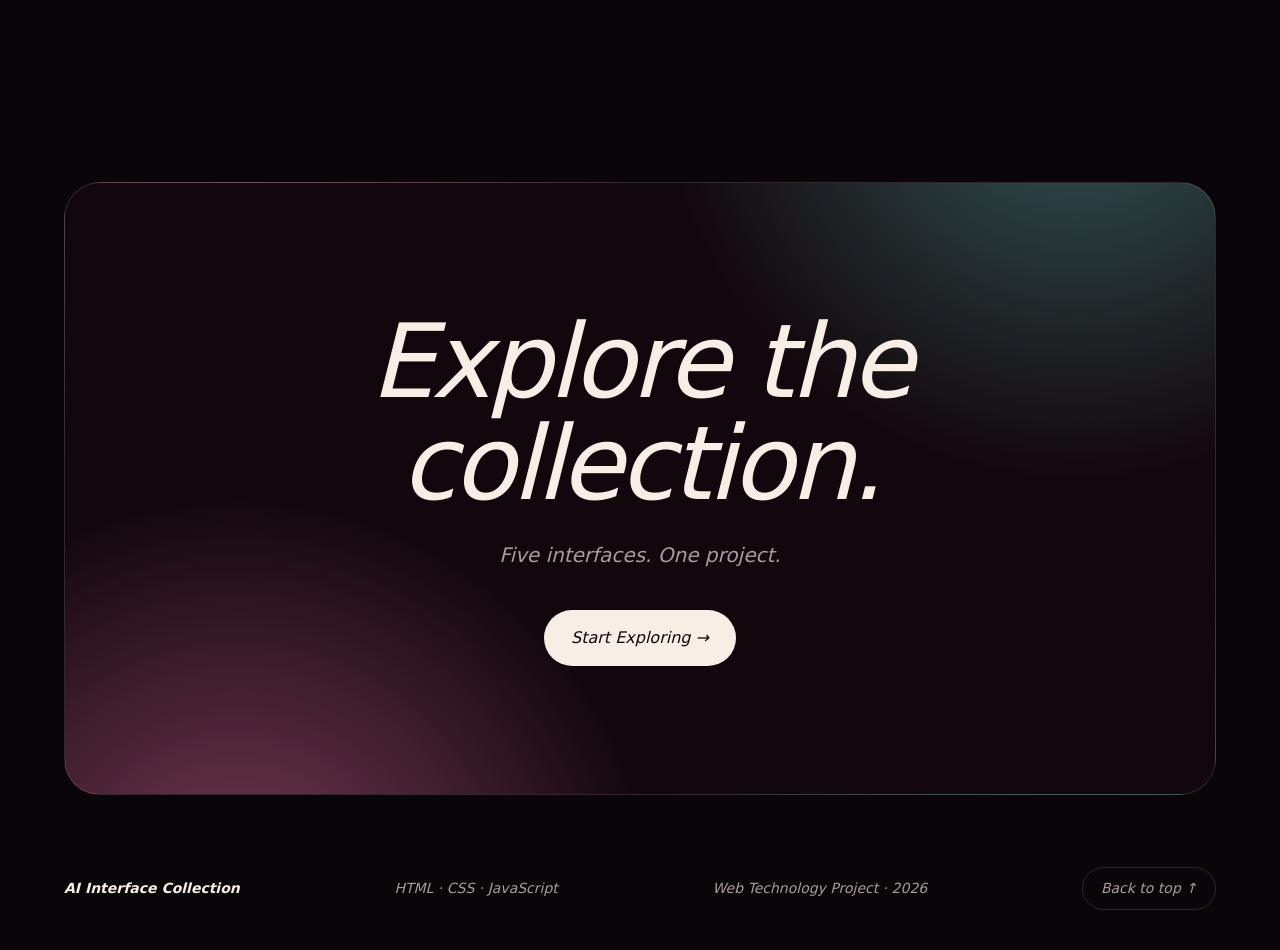
==== commit 7ee34226: "Update index.html" ====
--- a/index.html
+++ b/index.html
@@ -158,11 +158,11 @@
   <p class="label">03 — THE TEAM</p>
   <h2>Built together.</h2>
   <ul class="members">
-    <li class="rv"><span>Member 01</span><h3>Jayadeep</h3><em>AI Assistant</em></li>
-    <li class="rv"><span>Member 02</span><h3>UI Developer</h3><em>AI Search</em></li>
-    <li class="rv"><span>Member 03</span><h3>UI Developer</h3><em>AI Content Generator</em></li>
-    <li class="rv"><span>Member 04</span><h3>UI Developer</h3><em>AI Document Summarizer</em></li>
-    <li class="rv"><span>Member 05</span><h3>UI Developer</h3><em>AI Analytics Dashboard</em></li>
+    <li class="rv"><span>Member 01</span><h3>Jayadeep</h3><em>AI Document Summariser</em></li>
+    <li class="rv"><span>Member 02</span><h3>Thirumala</h3><em>AI Assistant</em></li>
+    <li class="rv"><span>Member 03</span><h3>Suhaas</h3><em>AI Analytics Dashboardem></li>
+    <li class="rv"><span>Member 04</span><h3>Charani</h3><em>AI Content Generation</em></li>
+    <li class="rv"><span>Member 05</span><h3>Pratheek</h3><em>AI Search</em></li>
   </ul>
 </section>
 
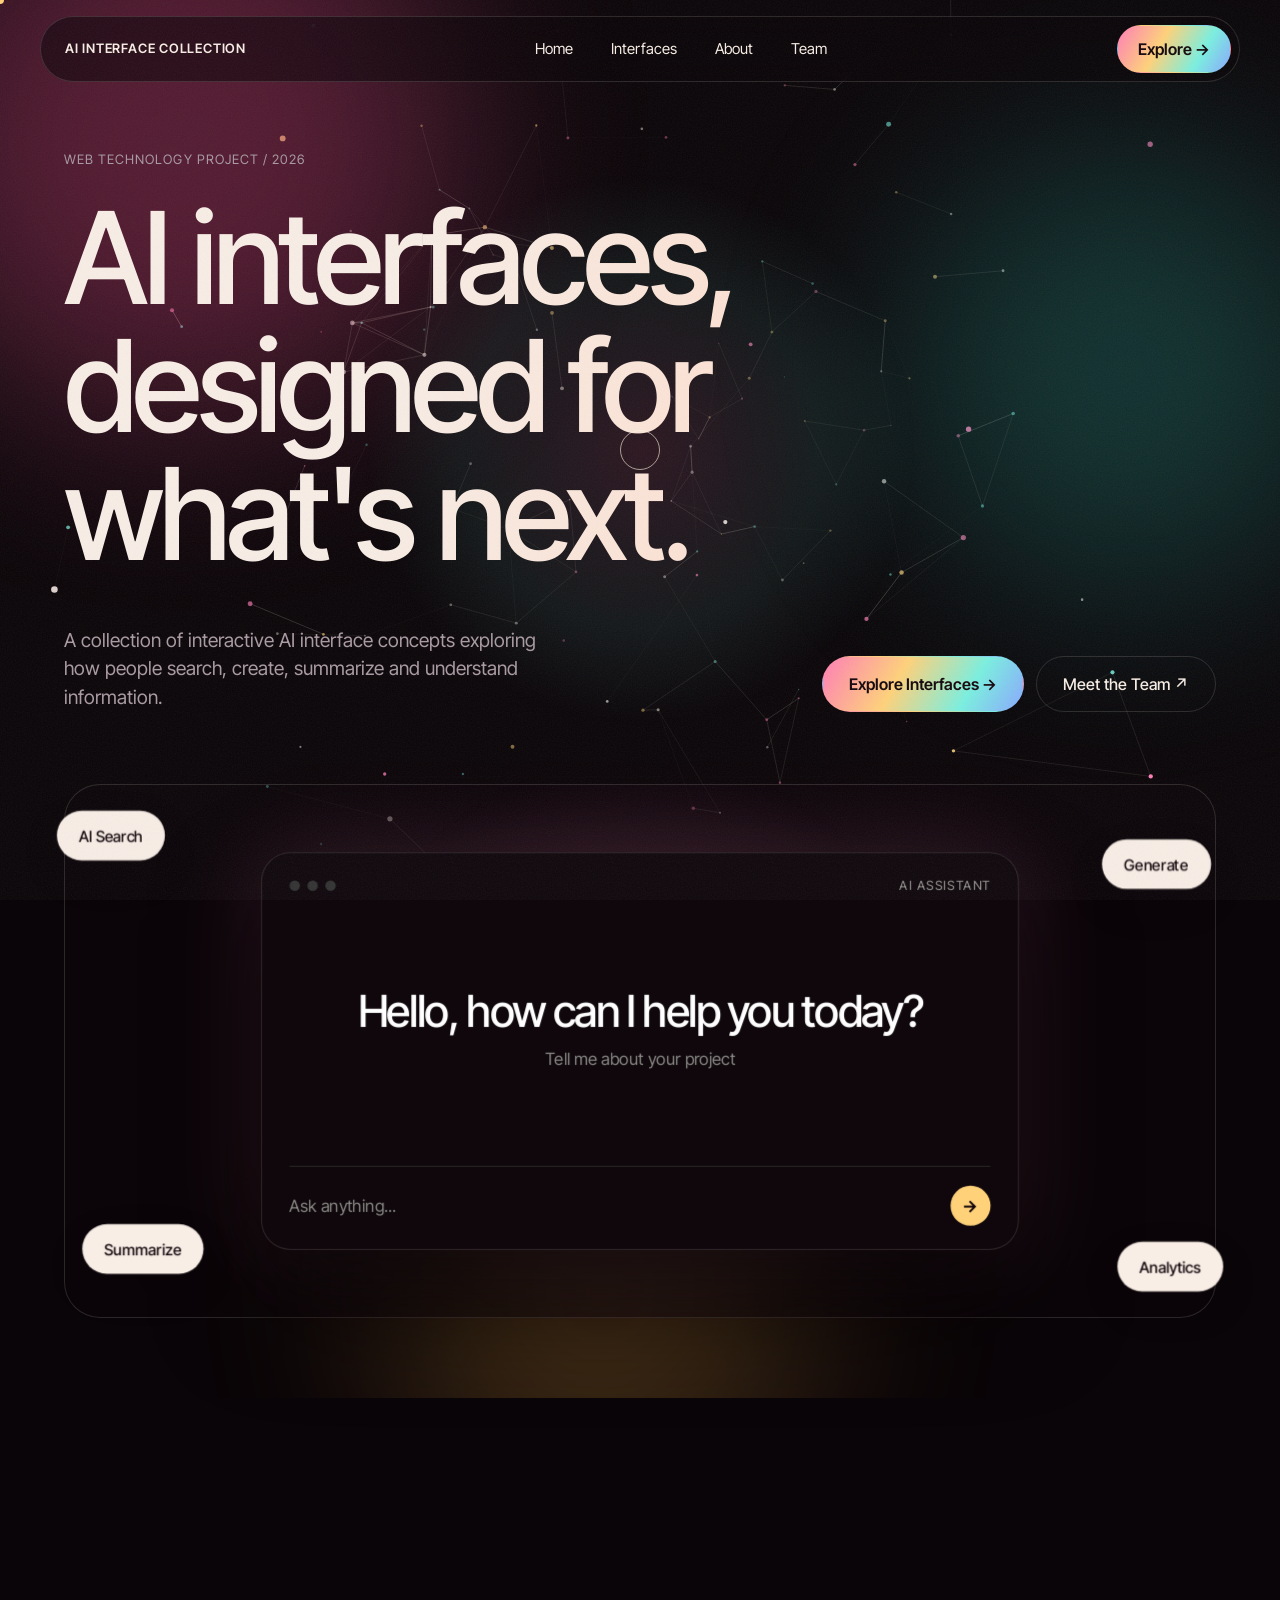
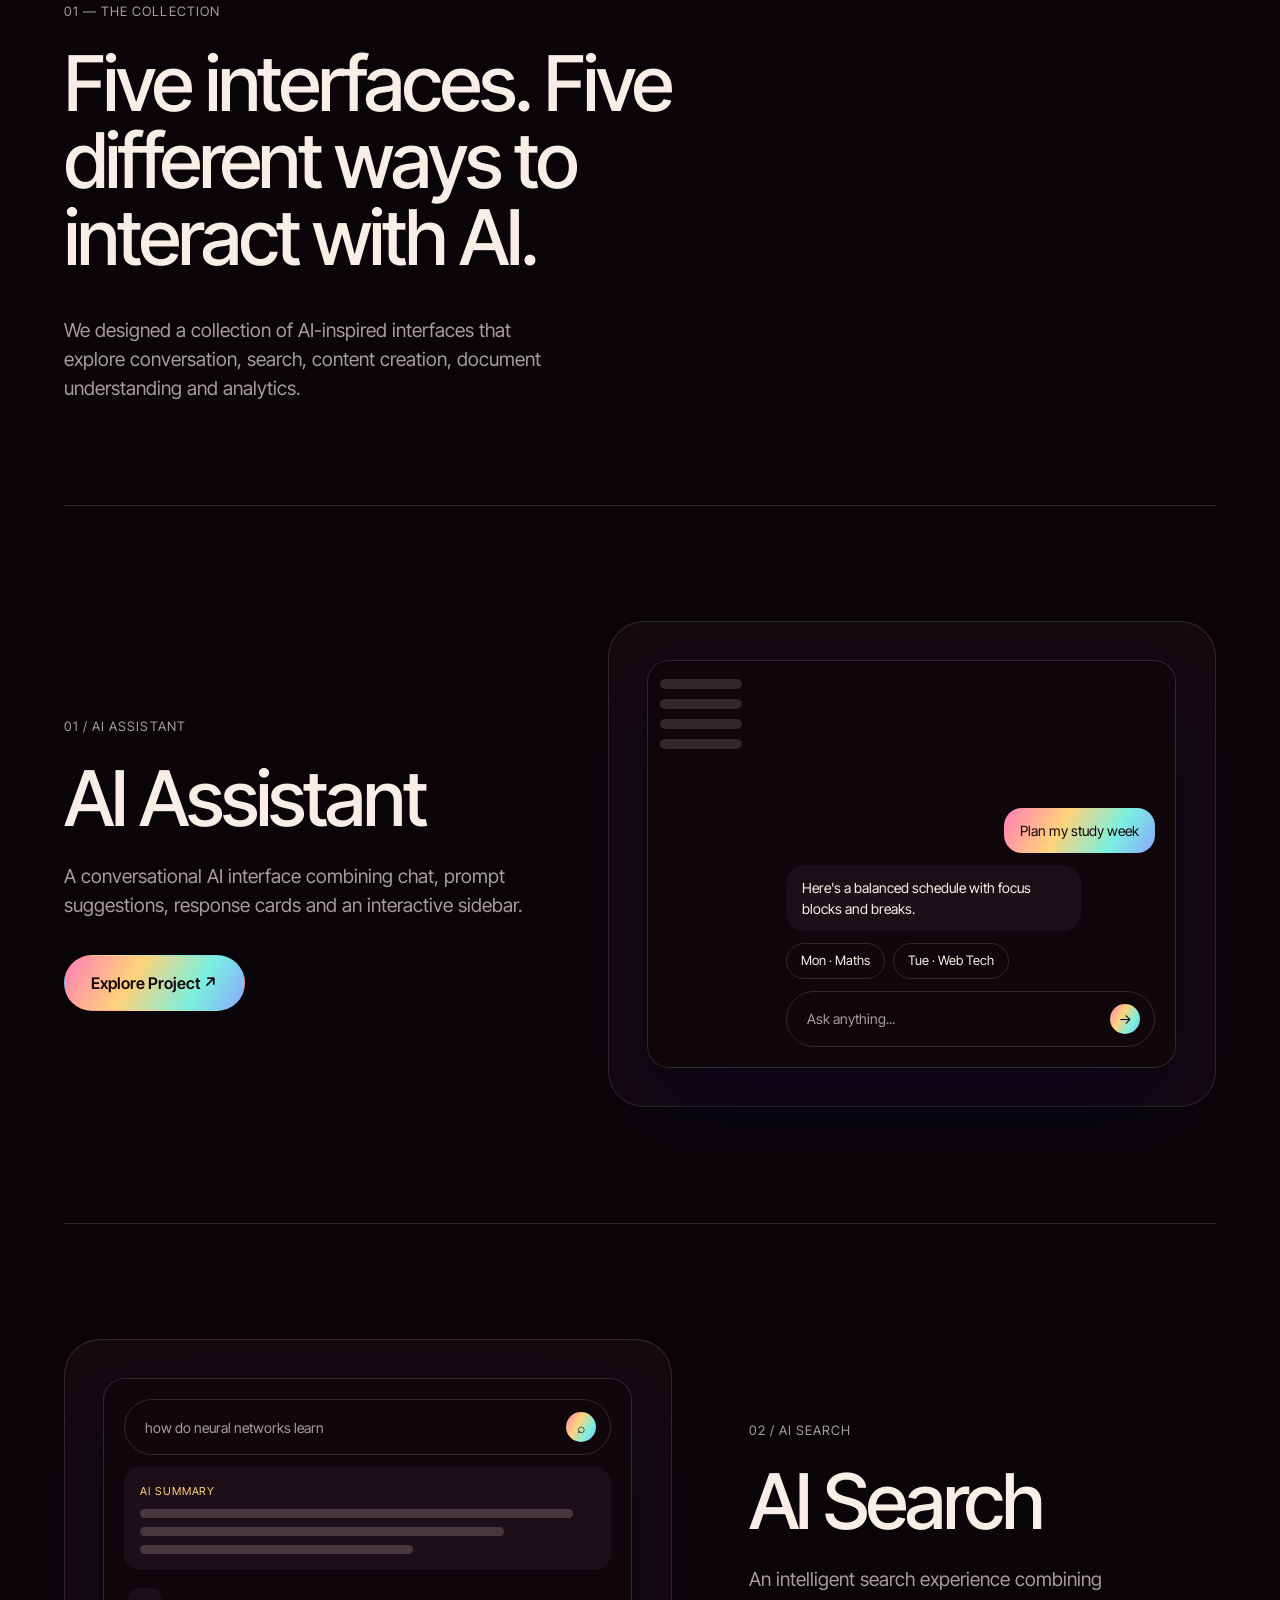
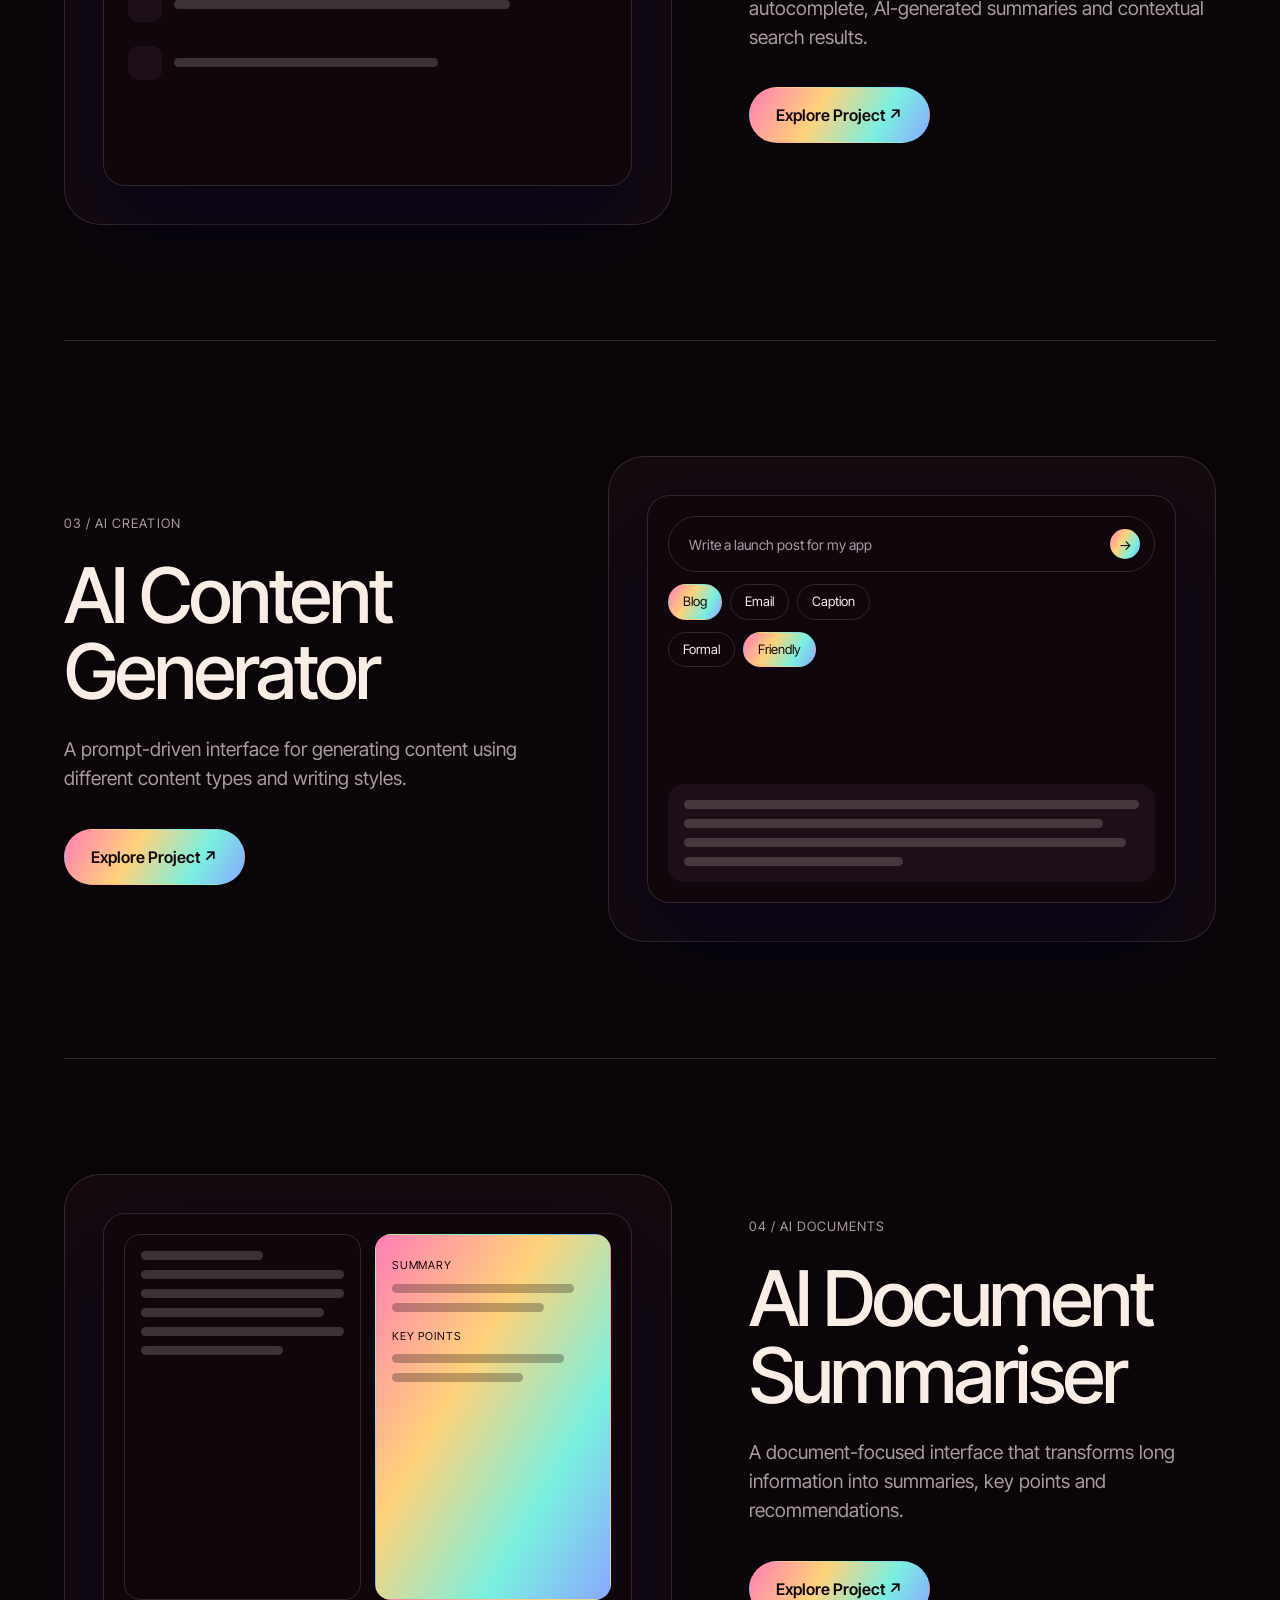
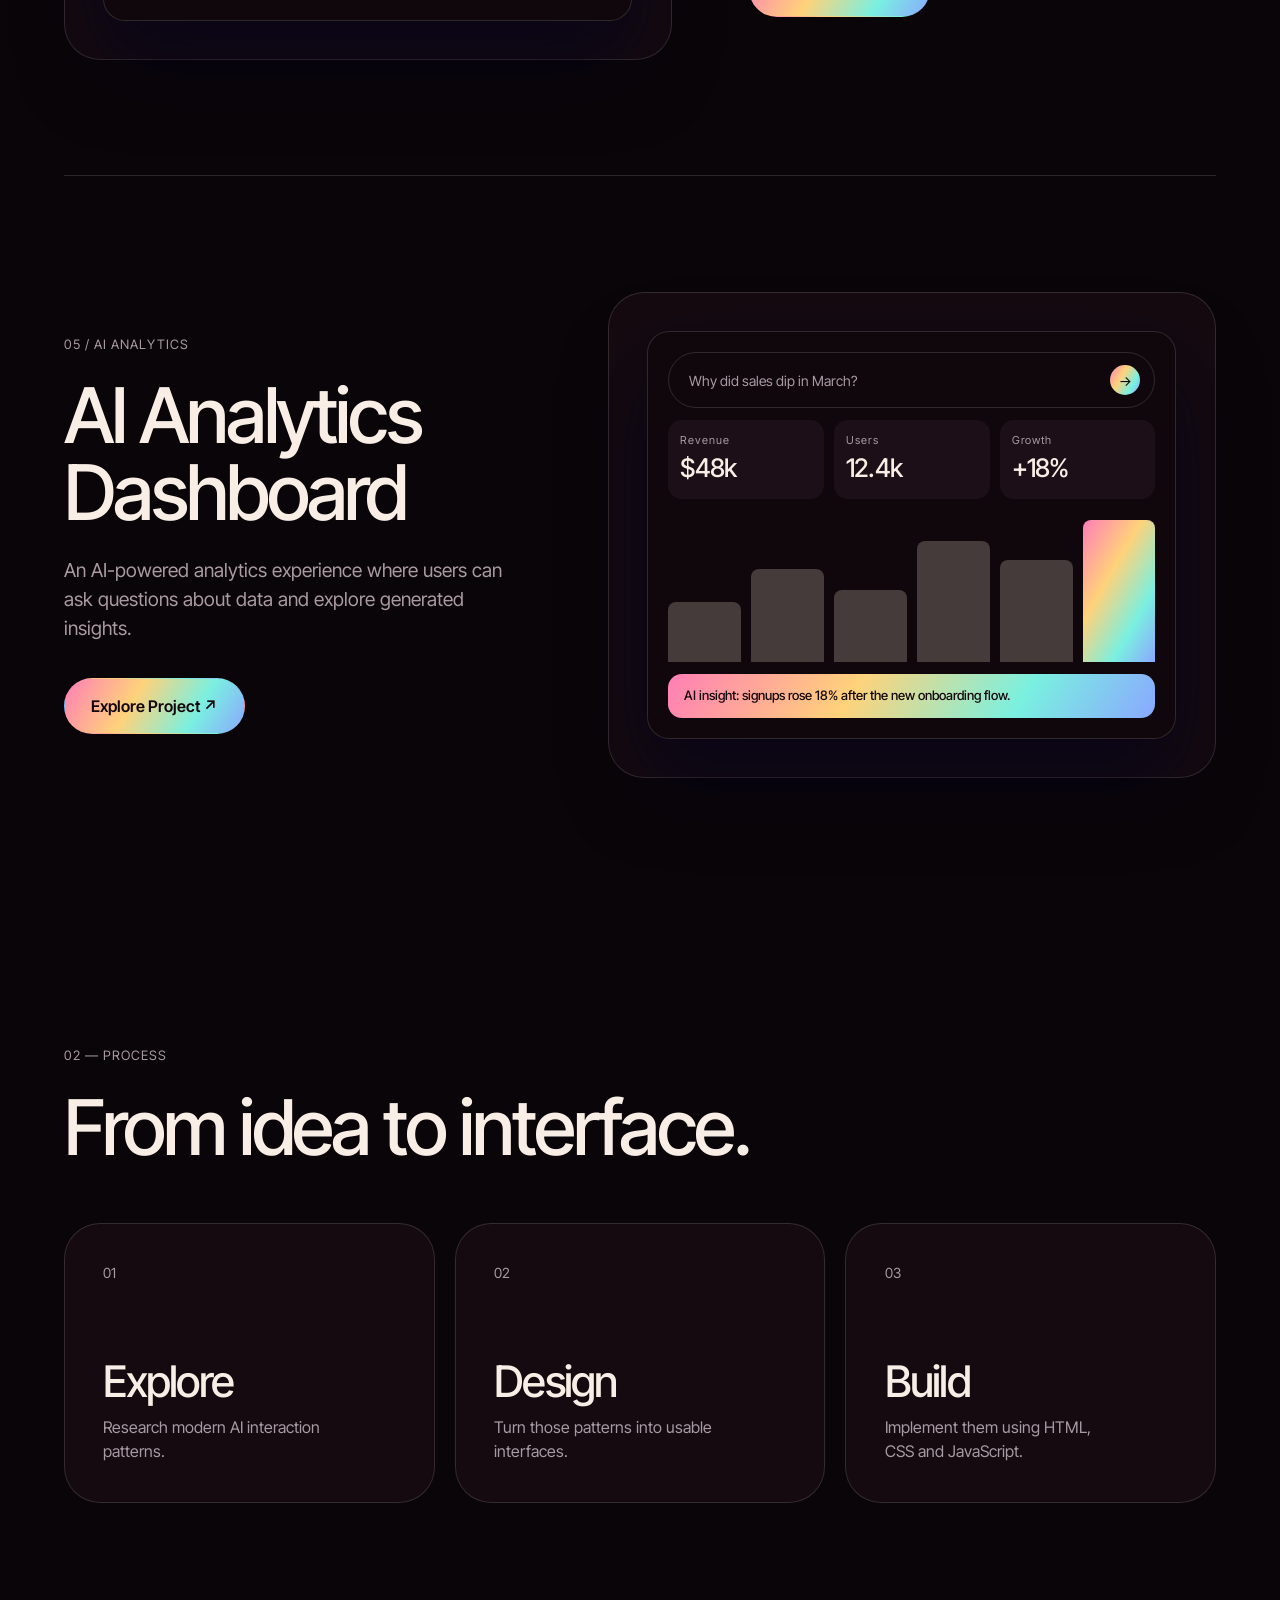
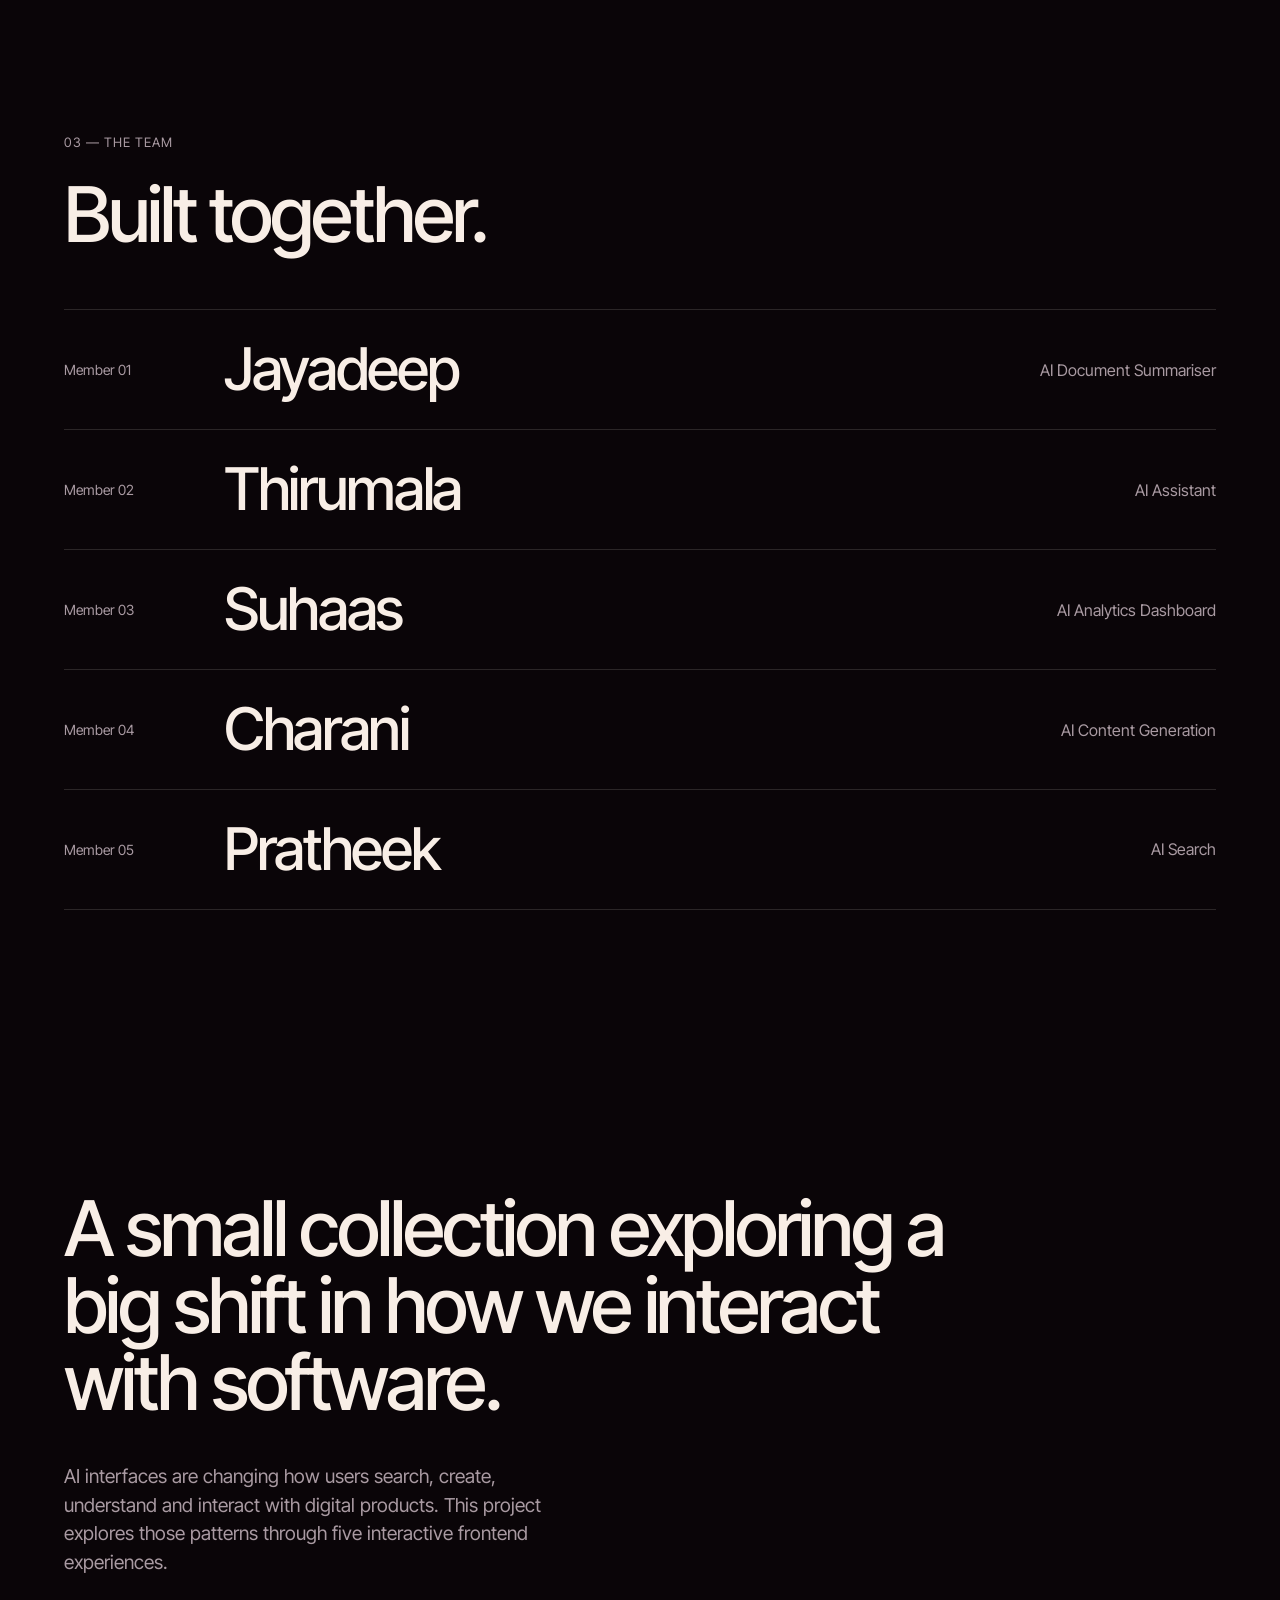
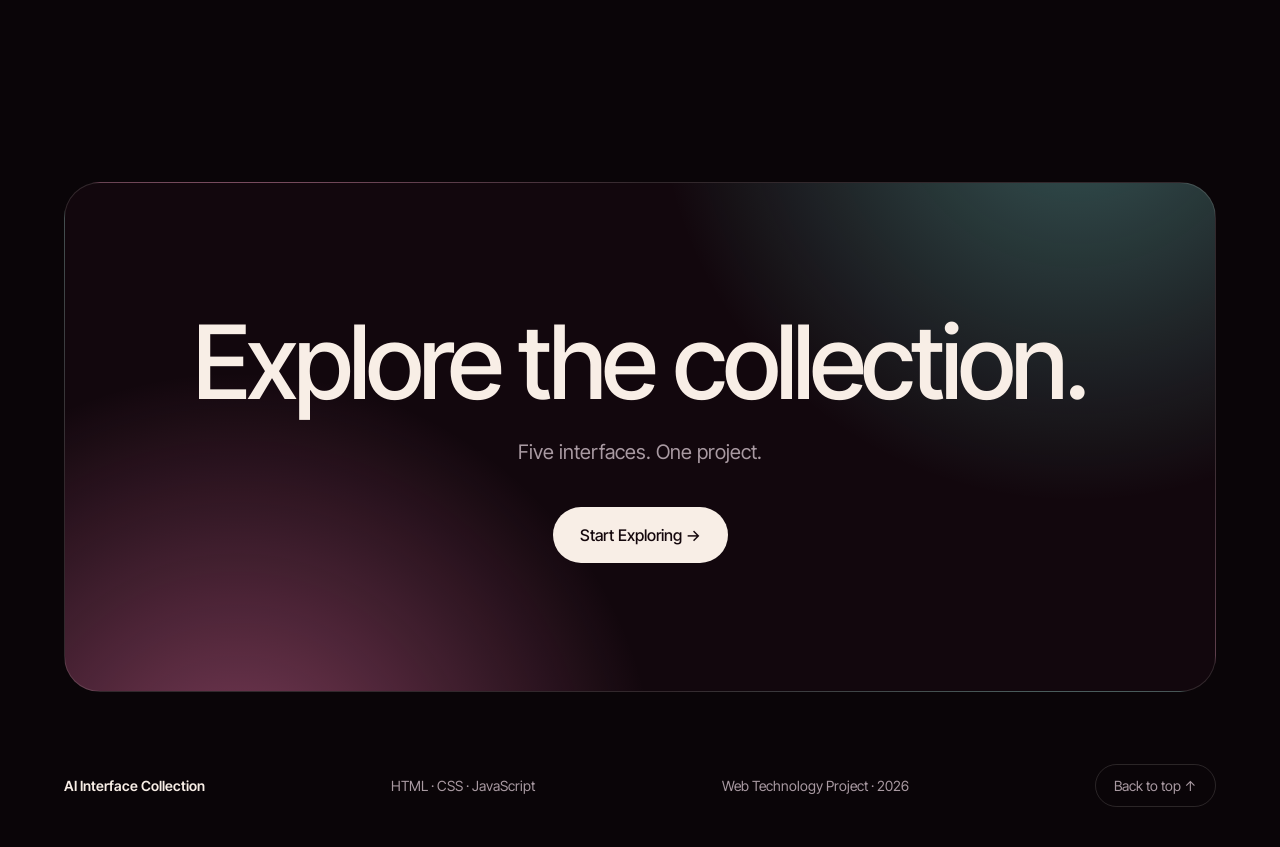
==== commit 4a40638b: "Fix typo in AI Analytics Dashboard member description" ====
--- a/index.html
+++ b/index.html
@@ -160,7 +160,7 @@
   <ul class="members">
     <li class="rv"><span>Member 01</span><h3>Jayadeep</h3><em>AI Document Summariser</em></li>
     <li class="rv"><span>Member 02</span><h3>Thirumala</h3><em>AI Assistant</em></li>
-    <li class="rv"><span>Member 03</span><h3>Suhaas</h3><em>AI Analytics Dashboardem></li>
+    <li class="rv"><span>Member 03</span><h3>Suhaas</h3><em>AI Analytics Dashboard</em></li>
     <li class="rv"><span>Member 04</span><h3>Charani</h3><em>AI Content Generation</em></li>
     <li class="rv"><span>Member 05</span><h3>Pratheek</h3><em>AI Search</em></li>
   </ul>
--- a/style.css
+++ b/style.css
@@ -305,4 +305,30 @@
 
 .step:hover::before{opacity:1}
 .step:hover{background:var(--off);color:var(--ink)}
-.step:hover p,.step:hover span{color:rgba(248,238,230,.85)}+.step:hover p,.step:hover span{color:rgba(248,238,230,.85)}
+.members li {
+  display: grid !important;
+  grid-template-columns: 140px 1fr auto !important; /* label | name | project */
+  align-items: center !important;
+  justify-content: start !important;
+  padding-left: 0 !important;
+  transform: none !important;
+}
+
+.members li h3 {
+  grid-column: 2 !important;
+  margin: 0 !important;
+  padding: 0 !important;
+  text-align: left !important;
+  transform: none !important;
+}
+
+.members li span {
+  grid-column: 1 !important;
+  transform: none !important;
+}
+
+.members li em {
+  grid-column: 3 !important;
+  text-align: right !important;
+}
